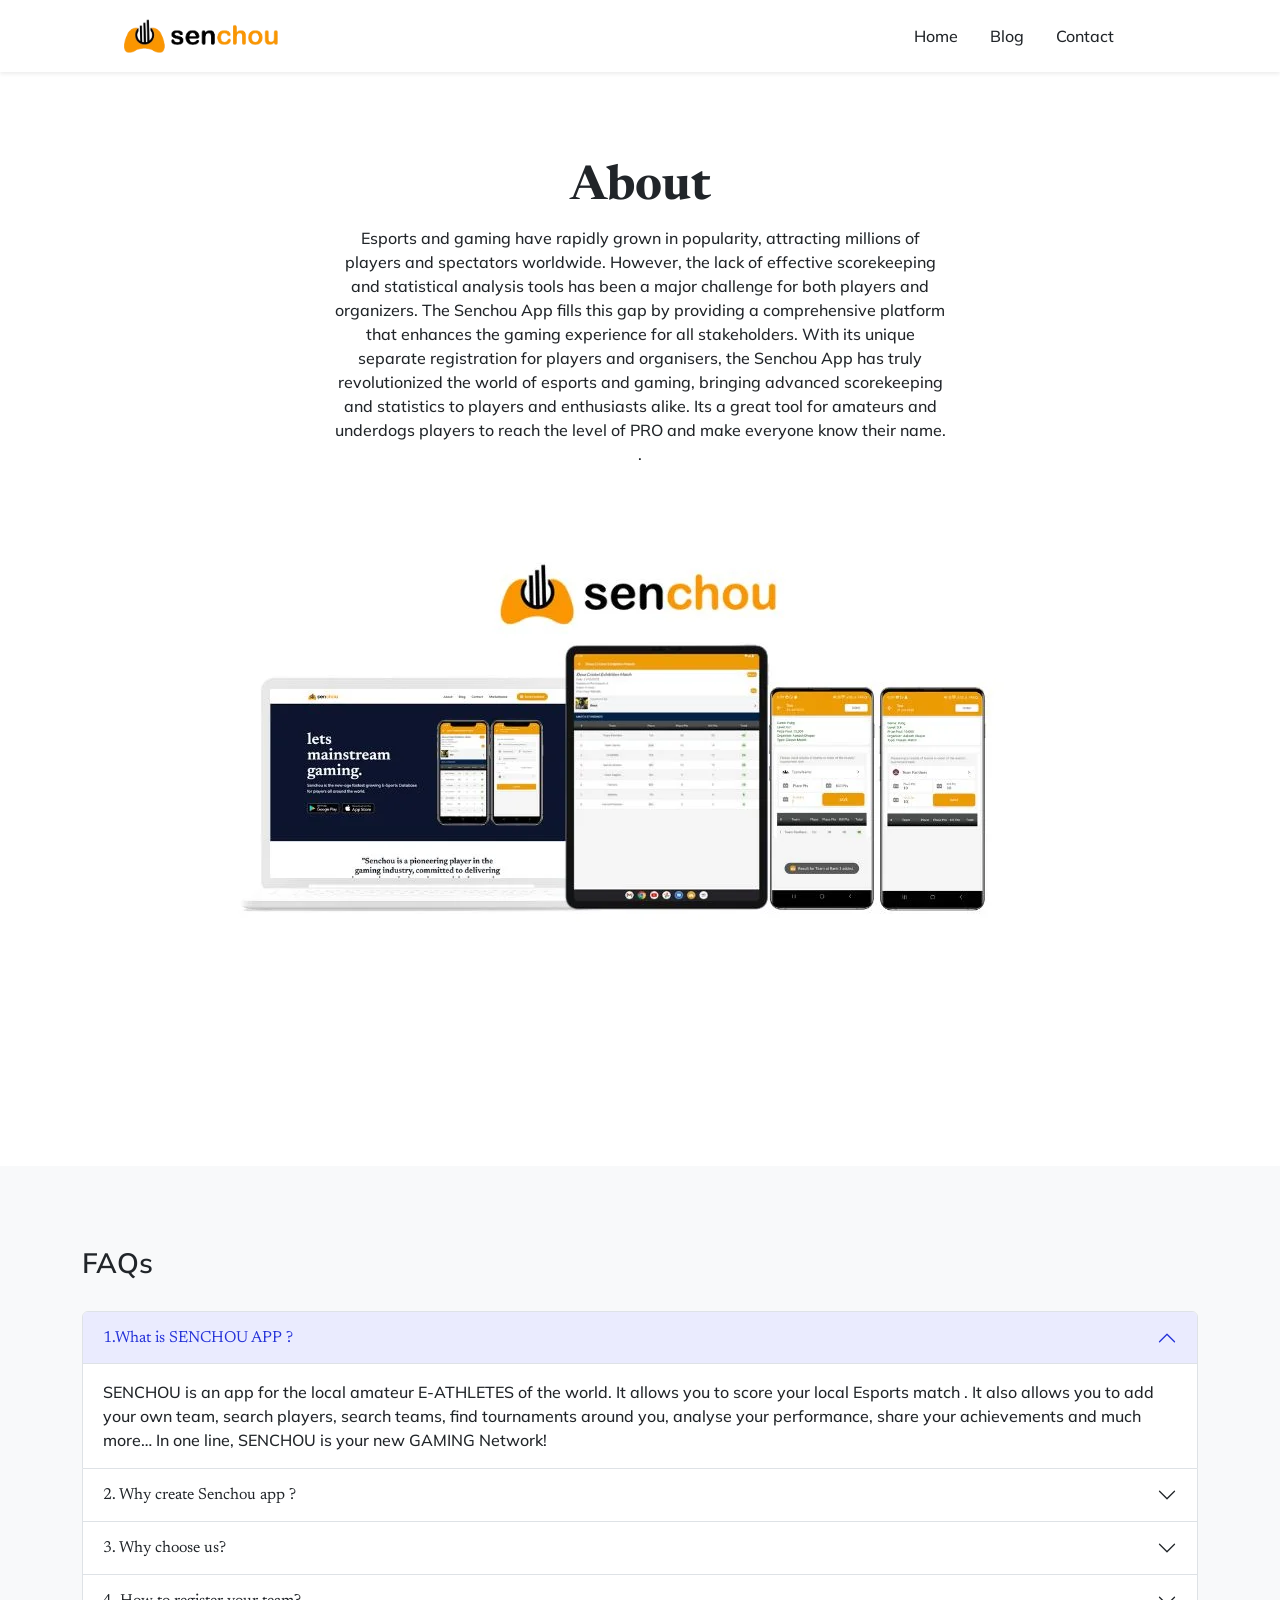
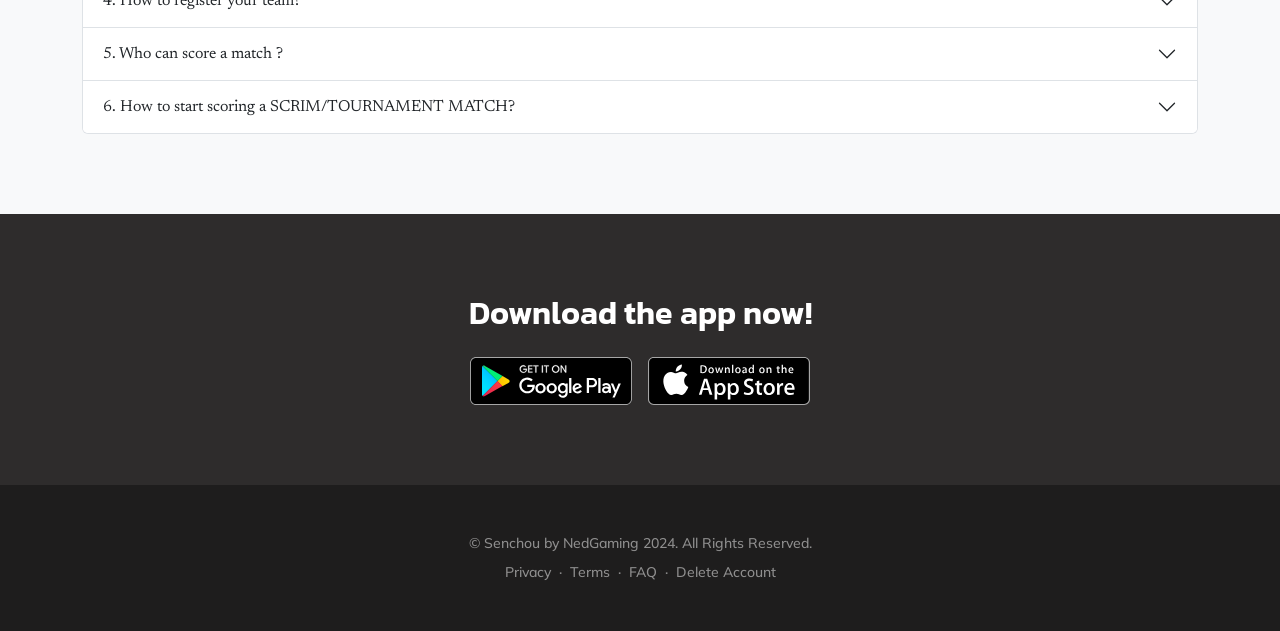
==== about.html @ ec237180 "feat: initial commit" ====
<!DOCTYPE html>
<html lang="en">

<head>
    <!-- Google tag (gtag.js) -->
    <script async src="https://www.googletagmanager.com/gtag/js?id=G-QVGZ369790"></script>
    <script>
        window.dataLayer = window.dataLayer || [];
        function gtag() { dataLayer.push(arguments); }
        gtag('js', new Date());

        gtag('config', 'G-QVGZ369790');
    </script>
    <script async src="https://pagead2.googlesyndication.com/pagead/js/adsbygoogle.js?client=ca-pub-9733133097462328"
    crossorigin="anonymous"></script>



    <meta charset="utf-8" />
    <meta name="viewport" content="width=device-width, initial-scale=1, shrink-to-fit=no" />
    <meta name="description" content="" />
    <meta name="author" content="" />
    <title>Senchou - ESports Database</title>
    <link rel="icon" type="image/x-icon" href="assets/img/logo_2.png" />
    <!-- Bootstrap icons-->
    <link href="https://cdn.jsdelivr.net/npm/bootstrap-icons@1.5.0/font/bootstrap-icons.css" rel="stylesheet" />
    <!-- Google fonts-->
    <link rel="preconnect" href="https://fonts.gstatic.com" />
    <link href="https://fonts.googleapis.com/css2?family=Newsreader:ital,wght@0,600;1,600&amp;display=swap"
        rel="stylesheet" />
    <link
        href="https://fonts.googleapis.com/css2?family=Mulish:ital,wght@0,300;0,500;0,600;0,700;1,300;1,500;1,600;1,700&amp;display=swap"
        rel="stylesheet" />
    <link href="https://fonts.googleapis.com/css2?family=Kanit:ital,wght@0,400;1,400&amp;display=swap"
        rel="stylesheet" />
    <!-- Core theme CSS (includes Bootstrap)-->
    <link href="css/styles.css" rel="stylesheet" />
</head>

<body id="page-top">
    <!-- Navigation-->
    <nav class="navbar navbar-expand-lg navbar-light fixed-top shadow-sm" id="mainNav">
        <div class="container px-5">
            <img src="assets/img/web_logo.png" style="height: 40px;">
            <button class="navbar-toggler" type="button" data-bs-toggle="collapse" data-bs-target="#navbarResponsive"
                aria-controls="navbarResponsive" aria-expanded="false" aria-label="Toggle navigation">
                Menu
                <i class="bi-list"></i>
            </button>
            <div class="collapse navbar-collapse" id="navbarResponsive">
                <ul class="navbar-nav ms-auto me-4 my-3 my-lg-0">
                    <li class="nav-item"><a class="nav-link me-lg-3" href="index.html">Home</a></li>
                    <li class="nav-item"><a class="nav-link me-lg-3" href="blog.html">Blog</a></li>
                    <li class="nav-item"><a class="nav-link me-lg-3" href="contact.html">Contact</a></li>
                </ul>

            </div>
        </div>
    </nav>


    <!-- App features section-->
    <section id="features" style="padding-top: 4rem;">
        <div class="container-fluid px-4 py-5 my-5 text-center">
            <div class="lc-block">
                <div editable="rich">
                    <h2 class="display-5 fw-bold">About</h2>
                </div>
            </div>
            <div class="lc-block col-lg-6 mx-auto mb-4">
                <div editable="rich">
                    <p>Esports and gaming have rapidly grown in popularity, attracting millions of players
                        and spectators worldwide. However, the lack of effective scorekeeping and statistical analysis
                        tools has been a major challenge for both players and organizers. The Senchou App fills this gap
                        by providing a comprehensive platform that enhances the gaming experience for all stakeholders.
                        With its unique separate registration for players and organisers, the Senchou App has truly
                        revolutionized the world of esports and gaming, bringing advanced scorekeeping and statistics to
                        players and enthusiasts alike. Its a great tool for amateurs and underdogs players to reach the
                        level of PRO and make everyone know their name.
                        .</p>
                </div>
            </div>


            <div class="lc-block d-grid gap-2 d-sm-flex justify-content-sm-center">
                <div class="overflow-hidden">
                    <div class="container px-5">
                        <img class="img-fluid rounded-3" src="assets/img/sc_7.jpg">
                    </div>
                </div>
            </div>
        </div>
    </section>





    <section class="bg-light">
        <div class="container">
            <h3 style="font-family: Mulish;">FAQs</h3>
            <br>
            <div class="accordion" id="accordionExample">
                <div class="accordion-item">
                    <h2 class="accordion-header" id="headingOne">
                        <button class="accordion-button" type="button" data-bs-toggle="collapse"
                            data-bs-target="#collapseOne" aria-expanded="true" aria-controls="collapseOne">
                            1.What is SENCHOU APP ?
                        </button>
                    </h2>
                    <div id="collapseOne" class="accordion-collapse collapse show" aria-labelledby="headingOne"
                        data-bs-parent="#accordionExample">
                        <div class="accordion-body">
                            SENCHOU is an app for the local amateur E-ATHLETES of the world. It allows you to score your
                            local Esports match .
                            It also allows you to add your own team, search players, search teams, find tournaments
                            around you, analyse your performance, share your achievements and much more…
                            In one line, SENCHOU is your new GAMING Network!

                        </div>
                    </div>
                </div>
                <div class="accordion-item">
                    <h2 class="accordion-header" id="headingTwo">
                        <button class="accordion-button collapsed" type="button" data-bs-toggle="collapse"
                            data-bs-target="#collapseTwo" aria-expanded="false" aria-controls="collapseTwo">
                            2. Why create Senchou app ?
                        </button>
                    </h2>
                    <div id="collapseTwo" class="accordion-collapse collapse" aria-labelledby="headingTwo"
                        data-bs-parent="#accordionExample">
                        <div class="accordion-body">
                            Just like you, We are local amateur GAMERS and used to discuss and fight over our
                            performances in our daily scrims and tourni's . The discussions inevitably became very
                            passionate.
                            In Gaming stats are everything. Without stats, most of the discussions are empty talks.
                            Amazingly people do remember many stats but they possibly can’t remember it all. When we
                            thought over it more, we realised that this is a pain point for almost every gamer like
                            ourselves. That became a start of what is known as SENCHOU app today.
                        </div>
                    </div>
                </div>
                <div class="accordion-item">
                    <h2 class="accordion-header" id="headingThree">
                        <button class="accordion-button collapsed" type="button" data-bs-toggle="collapse"
                            data-bs-target="#collapseThree" aria-expanded="false" aria-controls="collapseThree">
                            3. Why choose us?
                        </button>
                    </h2>
                    <div id="collapseThree" class="accordion-collapse collapse" aria-labelledby="headingThree"
                        data-bs-parent="#accordionExample">
                        <div class="accordion-body">
                            If you want to preserve your daily and tournnaments performances forever, analyse your stats
                            to
                            improve, find local teams, ORGs or Players , get recognition for your talent.
                        </div>
                    </div>
                </div>

                <div class="accordion-item">
                    <h2 class="accordion-header" id="headingThree">
                        <button class="accordion-button collapsed" type="button" data-bs-toggle="collapse"
                            data-bs-target="#collapseFour" aria-expanded="false" aria-controls="collapseFour">
                            4. How to register your team?
                        </button>
                    </h2>
                    <div id="collapseFour" class="accordion-collapse collapse" aria-labelledby="headingThree"
                        data-bs-parent="#accordionExample">
                        <div class="accordion-body">
                            Tap the button “Register my Team” from the side menu. You just need to give your team name,
                            team logo (optional) to create your own team on SENCHOU app
                            Immediately after that, you can start adding players to your team.
                            The team name has to be unique so book your team name now before its too late.

                        </div>
                    </div>
                </div>

                <div class="accordion-item">
                    <h2 class="accordion-header" id="headingThree">
                        <button class="accordion-button collapsed" type="button" data-bs-toggle="collapse"
                            data-bs-target="#collapseFive" aria-expanded="false" aria-controls="collapseFive">
                            5. Who can score a match ?
                        </button>
                    </h2>
                    <div id="collapseFive" class="accordion-collapse collapse" aria-labelledby="headingThree"
                        data-bs-parent="#accordionExample">
                        <div class="accordion-body">
                            Only those who have registered as ORG can score a match.
                            NOTE-NO PLAYER CAN REGISTER AS AN ORG
                        </div>
                    </div>
                </div>

                <div class="accordion-item">
                    <h2 class="accordion-header" id="headingThree">
                        <button class="accordion-button collapsed" type="button" data-bs-toggle="collapse"
                            data-bs-target="#collapseSix" aria-expanded="false" aria-controls="collapseSix">
                            6. How to start scoring a SCRIM/TOURNAMENT MATCH?
                        </button>
                    </h2>
                    <div id="collapseSix" class="accordion-collapse collapse" aria-labelledby="headingThree"
                        data-bs-parent="#accordionExample">
                        <div class="accordion-body">
                            TO score a match go to side bar and select start a match select teams and start scoring.
                            NOTE- TEAMS ONLY REGISTERED WILL SHOW UP IN RESULT SO MAKE SURE TO REGISTER IN ADVANCE.
                            We are constantly improving this workflow so things may change here and there but it will
                            always be pretty much self-explanatory.

                        </div>
                    </div>
                </div>


            </div>



        </div>
    </section>

    <!-- App badge section-->
    <section style="background-color: #2E2C2C;" id="download">
        <div class="container px-5">
            <h2 class="text-center text-white font-alt mb-4">Download the app now!</h2>
            <div class="d-flex flex-column flex-lg-row align-items-center justify-content-center">
                <a class="me-lg-3 mb-4 mb-lg-0" href="https://play.google.com/store/apps/details?id=com.ned.ned"
                    target="_blank"><img class="app-badge" src="assets/img/google-play-badge.svg" alt="..." /></a>
                <a target="_blank" href="https://apps.apple.com/ca/app/senchou/id6741138914"><img class="app-badge" src="assets/img/app-store-badge.svg" alt="..." /></a>
                </div>
        </div>
    </section>
    <!-- Footer-->
    <footer class="text-center py-5" style="background-color: #1E1D1D;">
        <div class="container px-5">
            <div class="text-white-50 small">
                <div class="mb-2">&copy; Senchou by NedGaming 2024. All Rights Reserved.</div>
                <a href="privacy_policy.html">Privacy</a>
                <span class="mx-1">&middot;</span>
                <a href="#!">Terms</a>
                <span class="mx-1">&middot;</span>
                <a href="faq.html">FAQ</a>
                <span class="mx-1">&middot;</span>
                <a href="delete_account.html">Delete Account</a>
            </div>
        </div>
    </footer>
    <!-- Feedback Modal-->
    <div class="modal fade" id="feedbackModal" tabindex="-1" aria-labelledby="feedbackModalLabel" aria-hidden="true">
        <div class="modal-dialog modal-dialog-centered">
            <div class="modal-content">
                <div class="modal-header bg-gradient-primary-to-secondary p-4">
                    <h5 class="modal-title font-alt text-white" id="feedbackModalLabel">Share your feedback about the
                        Senchou app.</h5>
                    <button class="btn-close btn-close-white" type="button" data-bs-dismiss="modal"
                        aria-label="Close"></button>
                </div>
                <div class="modal-body border-0 p-4">
                    <!-- * * * * * * * * * * * * * * *-->
                    <!-- * * SB Forms Contact Form * *-->
                    <!-- * * * * * * * * * * * * * * *-->
                    <!-- This form is pre-integrated with SB Forms.-->
                    <!-- To make this form functional, sign up at-->
                    <!-- https://startbootstrap.com/solution/contact-forms-->
                    <!-- to get an API token!-->
                    <form id="contactForm" data-sb-form-api-token="API_TOKEN">
                        <!-- Name input-->
                        <div class="form-floating mb-3">
                            <input class="form-control" id="name" type="text" placeholder="Enter your name..."
                                data-sb-validations="required" />
                            <label for="name">Full name</label>
                            <div class="invalid-feedback" data-sb-feedback="name:required">A name is required.</div>
                        </div>
                        <!-- Email address input-->
                        <div class="form-floating mb-3">
                            <input class="form-control" id="email" type="email" placeholder="name@example.com"
                                data-sb-validations="required,email" />
                            <label for="email">Email address</label>
                            <div class="invalid-feedback" data-sb-feedback="email:required">An email is required.</div>
                            <div class="invalid-feedback" data-sb-feedback="email:email">Email is not valid.</div>
                        </div>
                        <!-- Phone number input-->
                        <div class="form-floating mb-3">
                            <input class="form-control" id="phone" type="tel" placeholder="(123) 456-7890"
                                data-sb-validations="required" />
                            <label for="phone">Phone number</label>
                            <div class="invalid-feedback" data-sb-feedback="phone:required">A phone number is required.
                            </div>
                        </div>
                        <!-- Message input-->
                        <div class="form-floating mb-3">
                            <textarea class="form-control" id="message" type="text"
                                placeholder="Enter your message here..." style="height: 10rem"
                                data-sb-validations="required"></textarea>
                            <label for="message">Message</label>
                            <div class="invalid-feedback" data-sb-feedback="message:required">A message is required.
                            </div>
                        </div>
                        <!-- Submit success message-->
                        <!---->
                        <!-- This is what your users will see when the form-->
                        <!-- has successfully submitted-->
                        <div class="d-none" id="submitSuccessMessage">
                            <div class="text-center mb-3">
                                <div class="fw-bolder">Form submission successful!</div>

                            </div>
                        </div>

                        <!-- Submit Button-->
                        <div class="d-grid"><button class="btn btn-primary rounded-pill btn-lg disabled"
                                id="submitButton" type="submit">Submit</button></div>
                    </form>
                </div>
            </div>
        </div>
    </div>
    <!-- Bootstrap core JS-->
    <script src="https://cdn.jsdelivr.net/npm/bootstrap@5.2.3/dist/js/bootstrap.bundle.min.js"></script>
    <!-- Core theme JS-->
    <script src="js/scripts.js"></script>
    <!-- * * * * * * * * * * * * * * * * * * * * * * * * * * * * * * * * * * * * * * * *-->
    <!-- * *                               SB Forms JS                               * *-->
    <!-- * * Activate your form at https://startbootstrap.com/solution/contact-forms * *-->
    <!-- * * * * * * * * * * * * * * * * * * * * * * * * * * * * * * * * * * * * * * * *-->
    <script src="https://cdn.startbootstrap.com/sb-forms-latest.js"></script>
</body>

</html>
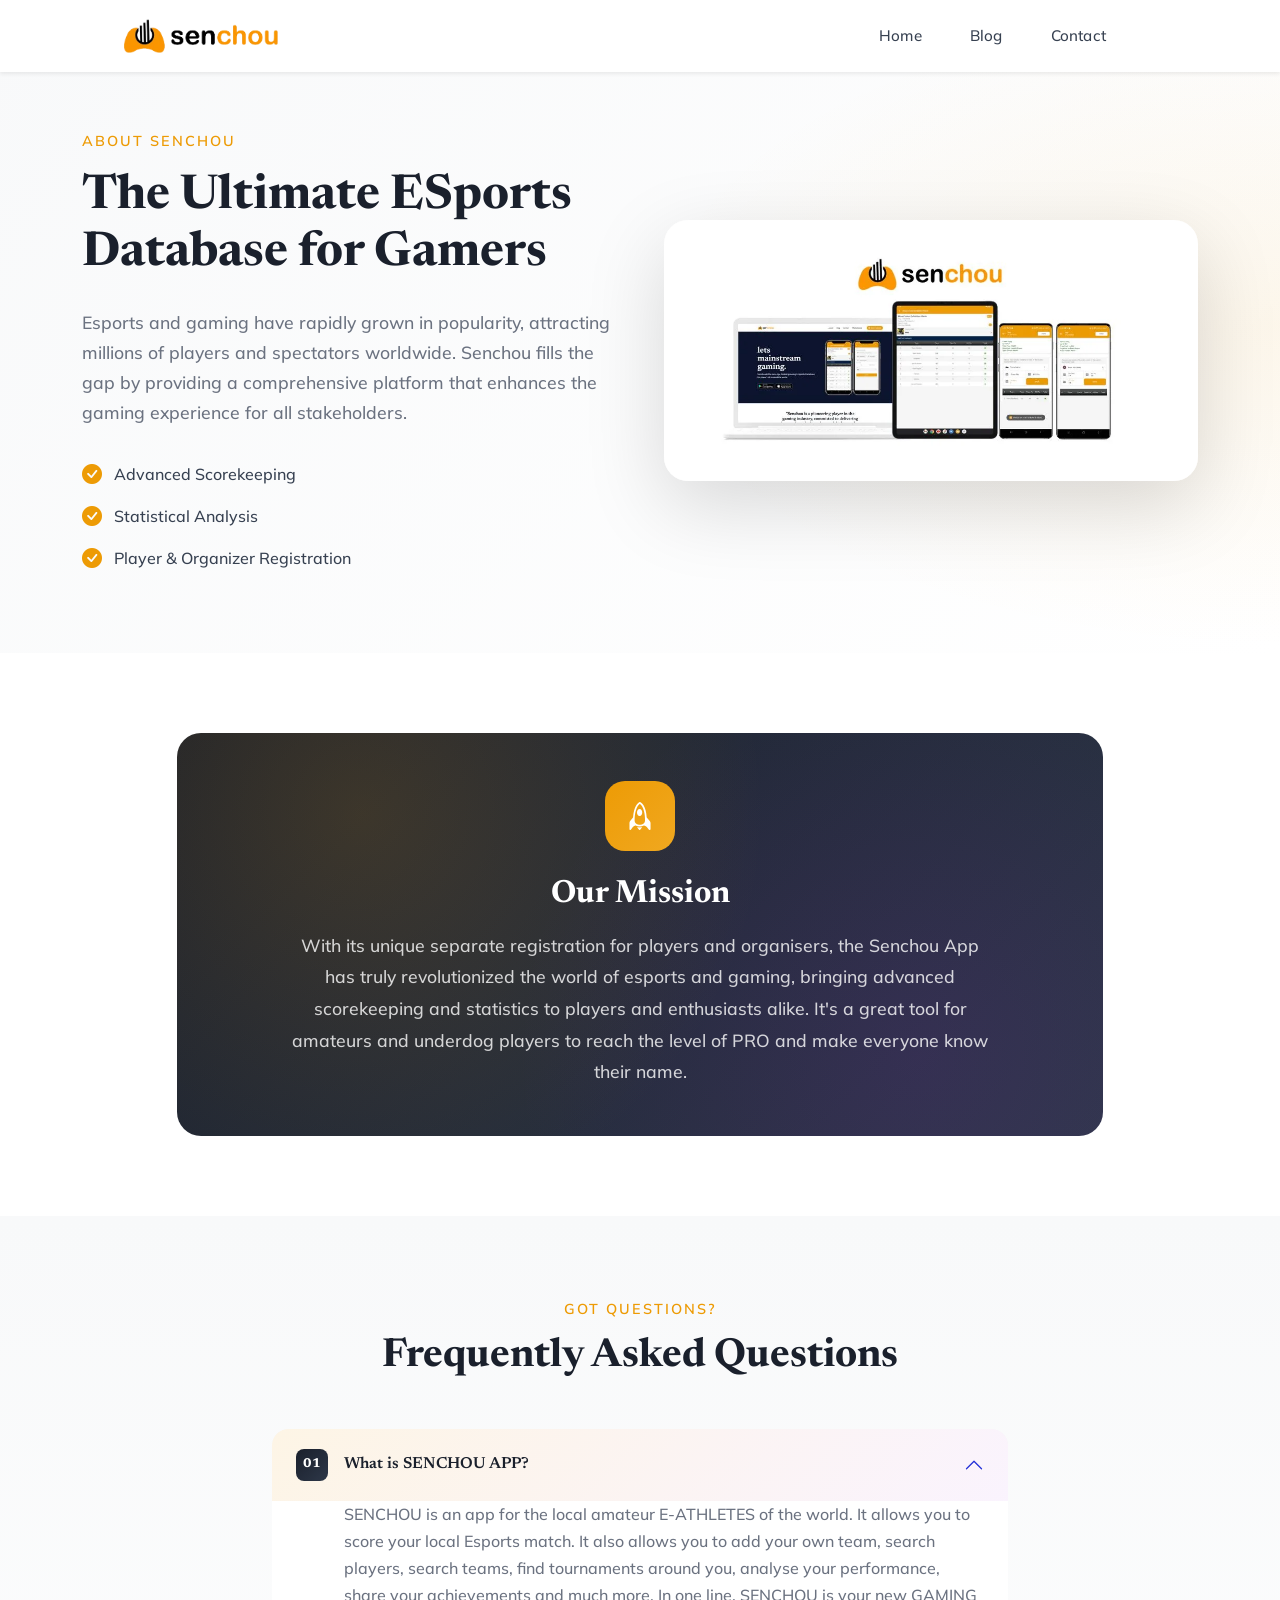
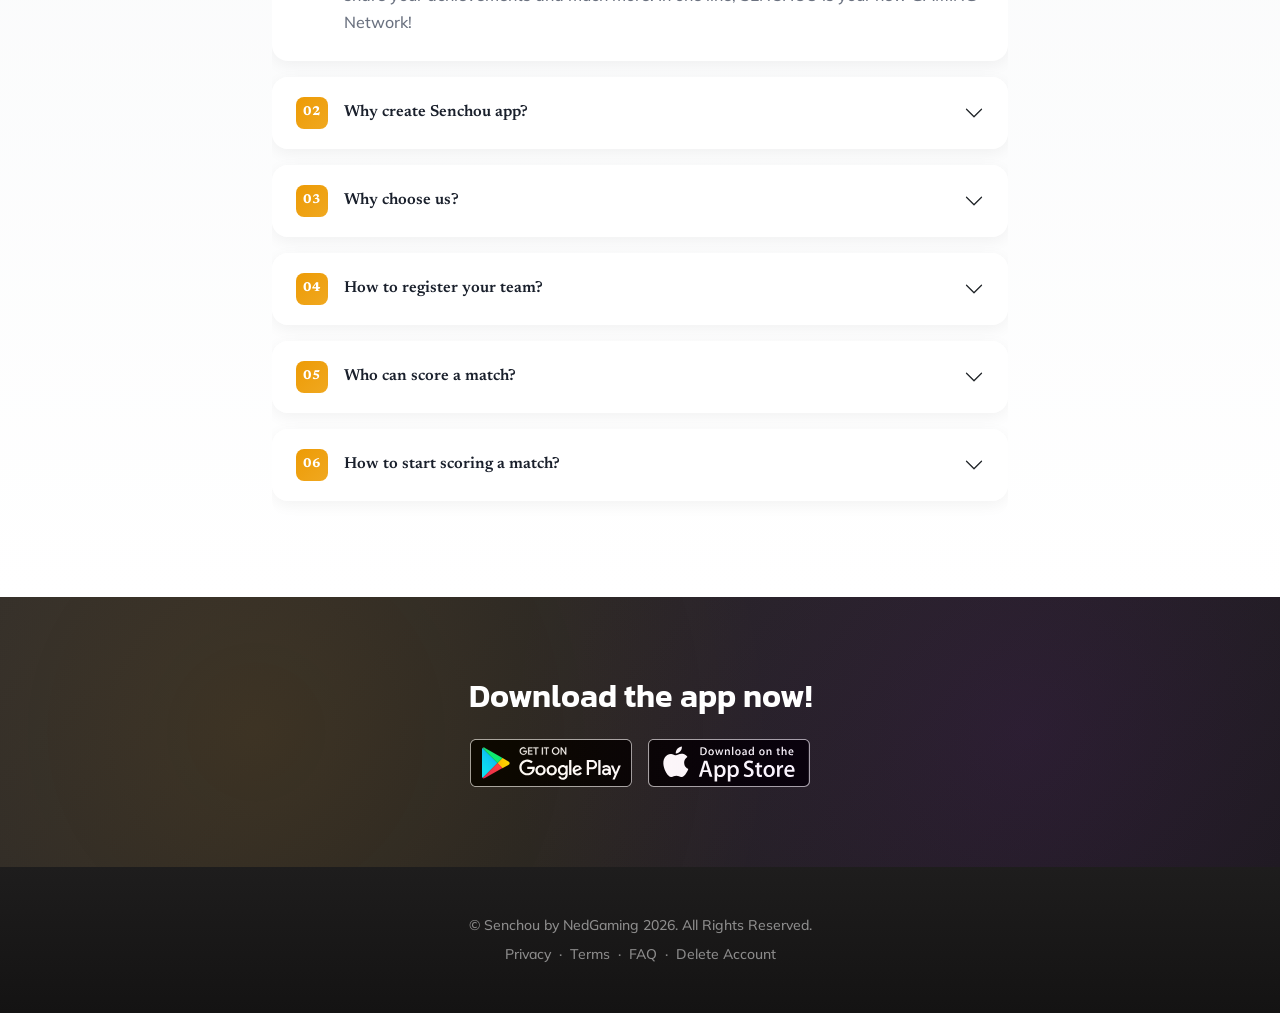
==== commit c52edfd9: "feat: new screenshots" ====
--- a/about.html
+++ b/about.html
@@ -41,7 +41,7 @@
     <!-- Navigation-->
     <nav class="navbar navbar-expand-lg navbar-light fixed-top shadow-sm" id="mainNav">
         <div class="container px-5">
-            <img src="assets/img/web_logo.png" style="height: 40px;">
+            <a href="index.html"><img src="assets/img/web_logo.png" style="height: 40px;"></a>
             <button class="navbar-toggler" type="button" data-bs-toggle="collapse" data-bs-target="#navbarResponsive"
                 aria-controls="navbarResponsive" aria-expanded="false" aria-label="Toggle navigation">
                 Menu
@@ -59,163 +59,160 @@
     </nav>
 
 
-    <!-- App features section-->
-    <section id="features" style="padding-top: 4rem;">
-        <div class="container-fluid px-4 py-5 my-5 text-center">
-            <div class="lc-block">
-                <div editable="rich">
-                    <h2 class="display-5 fw-bold">About</h2>
-                </div>
-            </div>
-            <div class="lc-block col-lg-6 mx-auto mb-4">
-                <div editable="rich">
-                    <p>Esports and gaming have rapidly grown in popularity, attracting millions of players
-                        and spectators worldwide. However, the lack of effective scorekeeping and statistical analysis
-                        tools has been a major challenge for both players and organizers. The Senchou App fills this gap
-                        by providing a comprehensive platform that enhances the gaming experience for all stakeholders.
-                        With its unique separate registration for players and organisers, the Senchou App has truly
-                        revolutionized the world of esports and gaming, bringing advanced scorekeeping and statistics to
-                        players and enthusiasts alike. Its a great tool for amateurs and underdogs players to reach the
-                        level of PRO and make everyone know their name.
-                        .</p>
-                </div>
-            </div>
-
-
-            <div class="lc-block d-grid gap-2 d-sm-flex justify-content-sm-center">
-                <div class="overflow-hidden">
-                    <div class="container px-5">
-                        <img class="img-fluid rounded-3" src="assets/img/sc_7.jpg">
+    <!-- About Hero Section -->
+    <section class="about-hero">
+        <div class="container">
+            <div class="row align-items-center g-5">
+                <div class="col-lg-6">
+                    <div class="about-hero-content">
+                        <span class="about-subtitle">About Senchou</span>
+                        <h1 class="about-title">The Ultimate ESports Database for Gamers</h1>
+                        <p class="about-description">Esports and gaming have rapidly grown in popularity, attracting millions of players and spectators worldwide. Senchou fills the gap by providing a comprehensive platform that enhances the gaming experience for all stakeholders.</p>
+                        <div class="about-features">
+                            <div class="about-feature-item">
+                                <i class="bi bi-check-circle-fill"></i>
+                                <span>Advanced Scorekeeping</span>
+                            </div>
+                            <div class="about-feature-item">
+                                <i class="bi bi-check-circle-fill"></i>
+                                <span>Statistical Analysis</span>
+                            </div>
+                            <div class="about-feature-item">
+                                <i class="bi bi-check-circle-fill"></i>
+                                <span>Player & Organizer Registration</span>
+                            </div>
+                        </div>
+                    </div>
+                </div>
+                <div class="col-lg-6">
+                    <div class="about-hero-image">
+                        <img src="assets/img/sc_7.jpg" alt="Senchou App">
                     </div>
                 </div>
             </div>
         </div>
     </section>
 
-
-
-
-
-    <section class="bg-light">
+    <!-- Mission Section -->
+    <section class="about-mission">
         <div class="container">
-            <h3 style="font-family: Mulish;">FAQs</h3>
-            <br>
-            <div class="accordion" id="accordionExample">
-                <div class="accordion-item">
-                    <h2 class="accordion-header" id="headingOne">
-                        <button class="accordion-button" type="button" data-bs-toggle="collapse"
-                            data-bs-target="#collapseOne" aria-expanded="true" aria-controls="collapseOne">
-                            1.What is SENCHOU APP ?
-                        </button>
-                    </h2>
-                    <div id="collapseOne" class="accordion-collapse collapse show" aria-labelledby="headingOne"
-                        data-bs-parent="#accordionExample">
-                        <div class="accordion-body">
-                            SENCHOU is an app for the local amateur E-ATHLETES of the world. It allows you to score your
-                            local Esports match .
-                            It also allows you to add your own team, search players, search teams, find tournaments
-                            around you, analyse your performance, share your achievements and much more…
-                            In one line, SENCHOU is your new GAMING Network!
-
-                        </div>
-                    </div>
-                </div>
-                <div class="accordion-item">
-                    <h2 class="accordion-header" id="headingTwo">
-                        <button class="accordion-button collapsed" type="button" data-bs-toggle="collapse"
-                            data-bs-target="#collapseTwo" aria-expanded="false" aria-controls="collapseTwo">
-                            2. Why create Senchou app ?
-                        </button>
-                    </h2>
-                    <div id="collapseTwo" class="accordion-collapse collapse" aria-labelledby="headingTwo"
-                        data-bs-parent="#accordionExample">
-                        <div class="accordion-body">
-                            Just like you, We are local amateur GAMERS and used to discuss and fight over our
-                            performances in our daily scrims and tourni's . The discussions inevitably became very
-                            passionate.
-                            In Gaming stats are everything. Without stats, most of the discussions are empty talks.
-                            Amazingly people do remember many stats but they possibly can’t remember it all. When we
-                            thought over it more, we realised that this is a pain point for almost every gamer like
-                            ourselves. That became a start of what is known as SENCHOU app today.
-                        </div>
-                    </div>
-                </div>
-                <div class="accordion-item">
-                    <h2 class="accordion-header" id="headingThree">
-                        <button class="accordion-button collapsed" type="button" data-bs-toggle="collapse"
-                            data-bs-target="#collapseThree" aria-expanded="false" aria-controls="collapseThree">
-                            3. Why choose us?
-                        </button>
-                    </h2>
-                    <div id="collapseThree" class="accordion-collapse collapse" aria-labelledby="headingThree"
-                        data-bs-parent="#accordionExample">
-                        <div class="accordion-body">
-                            If you want to preserve your daily and tournnaments performances forever, analyse your stats
-                            to
-                            improve, find local teams, ORGs or Players , get recognition for your talent.
-                        </div>
-                    </div>
-                </div>
-
-                <div class="accordion-item">
-                    <h2 class="accordion-header" id="headingThree">
-                        <button class="accordion-button collapsed" type="button" data-bs-toggle="collapse"
-                            data-bs-target="#collapseFour" aria-expanded="false" aria-controls="collapseFour">
-                            4. How to register your team?
-                        </button>
-                    </h2>
-                    <div id="collapseFour" class="accordion-collapse collapse" aria-labelledby="headingThree"
-                        data-bs-parent="#accordionExample">
-                        <div class="accordion-body">
-                            Tap the button “Register my Team” from the side menu. You just need to give your team name,
-                            team logo (optional) to create your own team on SENCHOU app
-                            Immediately after that, you can start adding players to your team.
-                            The team name has to be unique so book your team name now before its too late.
-
-                        </div>
-                    </div>
-                </div>
-
-                <div class="accordion-item">
-                    <h2 class="accordion-header" id="headingThree">
-                        <button class="accordion-button collapsed" type="button" data-bs-toggle="collapse"
-                            data-bs-target="#collapseFive" aria-expanded="false" aria-controls="collapseFive">
-                            5. Who can score a match ?
-                        </button>
-                    </h2>
-                    <div id="collapseFive" class="accordion-collapse collapse" aria-labelledby="headingThree"
-                        data-bs-parent="#accordionExample">
-                        <div class="accordion-body">
-                            Only those who have registered as ORG can score a match.
-                            NOTE-NO PLAYER CAN REGISTER AS AN ORG
-                        </div>
-                    </div>
-                </div>
-
-                <div class="accordion-item">
-                    <h2 class="accordion-header" id="headingThree">
-                        <button class="accordion-button collapsed" type="button" data-bs-toggle="collapse"
-                            data-bs-target="#collapseSix" aria-expanded="false" aria-controls="collapseSix">
-                            6. How to start scoring a SCRIM/TOURNAMENT MATCH?
-                        </button>
-                    </h2>
-                    <div id="collapseSix" class="accordion-collapse collapse" aria-labelledby="headingThree"
-                        data-bs-parent="#accordionExample">
-                        <div class="accordion-body">
-                            TO score a match go to side bar and select start a match select teams and start scoring.
-                            NOTE- TEAMS ONLY REGISTERED WILL SHOW UP IN RESULT SO MAKE SURE TO REGISTER IN ADVANCE.
-                            We are constantly improving this workflow so things may change here and there but it will
-                            always be pretty much self-explanatory.
-
-                        </div>
-                    </div>
-                </div>
-
-
-            </div>
-
-
-
+            <div class="row justify-content-center">
+                <div class="col-lg-10">
+                    <div class="mission-card">
+                        <div class="mission-icon">
+                            <i class="bi bi-rocket"></i>
+                        </div>
+                        <h2 class="mission-title">Our Mission</h2>
+                        <p class="mission-text">With its unique separate registration for players and organisers, the Senchou App has truly revolutionized the world of esports and gaming, bringing advanced scorekeeping and statistics to players and enthusiasts alike. It's a great tool for amateurs and underdog players to reach the level of PRO and make everyone know their name.</p>
+                    </div>
+                </div>
+            </div>
+        </div>
+    </section>
+
+    <!-- FAQ Section -->
+    <section class="about-faq">
+        <div class="container">
+            <div class="row justify-content-center">
+                <div class="col-lg-8">
+                    <div class="faq-header text-center">
+                        <span class="faq-subtitle">Got Questions?</span>
+                        <h2 class="faq-title">Frequently Asked Questions</h2>
+                    </div>
+
+                    <div class="accordion" id="accordionExample">
+                        <div class="accordion-item">
+                            <h2 class="accordion-header" id="headingOne">
+                                <button class="accordion-button" type="button" data-bs-toggle="collapse"
+                                    data-bs-target="#collapseOne" aria-expanded="true" aria-controls="collapseOne">
+                                    <span class="faq-number">01</span> What is SENCHOU APP?
+                                </button>
+                            </h2>
+                            <div id="collapseOne" class="accordion-collapse collapse show" aria-labelledby="headingOne"
+                                data-bs-parent="#accordionExample">
+                                <div class="accordion-body">
+                                    SENCHOU is an app for the local amateur E-ATHLETES of the world. It allows you to score your local Esports match. It also allows you to add your own team, search players, search teams, find tournaments around you, analyse your performance, share your achievements and much more. In one line, SENCHOU is your new GAMING Network!
+                                </div>
+                            </div>
+                        </div>
+
+                        <div class="accordion-item">
+                            <h2 class="accordion-header" id="headingTwo">
+                                <button class="accordion-button collapsed" type="button" data-bs-toggle="collapse"
+                                    data-bs-target="#collapseTwo" aria-expanded="false" aria-controls="collapseTwo">
+                                    <span class="faq-number">02</span> Why create Senchou app?
+                                </button>
+                            </h2>
+                            <div id="collapseTwo" class="accordion-collapse collapse" aria-labelledby="headingTwo"
+                                data-bs-parent="#accordionExample">
+                                <div class="accordion-body">
+                                    Just like you, we are local amateur GAMERS and used to discuss and fight over our performances in our daily scrims and tournaments. In gaming, stats are everything. Without stats, most discussions are empty talks. When we thought over it more, we realised that this is a pain point for almost every gamer like ourselves. That became the start of what is known as SENCHOU app today.
+                                </div>
+                            </div>
+                        </div>
+
+                        <div class="accordion-item">
+                            <h2 class="accordion-header" id="headingThree">
+                                <button class="accordion-button collapsed" type="button" data-bs-toggle="collapse"
+                                    data-bs-target="#collapseThree" aria-expanded="false" aria-controls="collapseThree">
+                                    <span class="faq-number">03</span> Why choose us?
+                                </button>
+                            </h2>
+                            <div id="collapseThree" class="accordion-collapse collapse" aria-labelledby="headingThree"
+                                data-bs-parent="#accordionExample">
+                                <div class="accordion-body">
+                                    If you want to preserve your daily and tournament performances forever, analyse your stats to improve, find local teams, ORGs or Players, and get recognition for your talent - Senchou is for you.
+                                </div>
+                            </div>
+                        </div>
+
+                        <div class="accordion-item">
+                            <h2 class="accordion-header" id="headingFour">
+                                <button class="accordion-button collapsed" type="button" data-bs-toggle="collapse"
+                                    data-bs-target="#collapseFour" aria-expanded="false" aria-controls="collapseFour">
+                                    <span class="faq-number">04</span> How to register your team?
+                                </button>
+                            </h2>
+                            <div id="collapseFour" class="accordion-collapse collapse" aria-labelledby="headingFour"
+                                data-bs-parent="#accordionExample">
+                                <div class="accordion-body">
+                                    Tap the button "Register my Team" from the side menu. You just need to give your team name and team logo (optional) to create your own team on SENCHOU app. Immediately after that, you can start adding players to your team. The team name has to be unique so book your team name now before it's too late.
+                                </div>
+                            </div>
+                        </div>
+
+                        <div class="accordion-item">
+                            <h2 class="accordion-header" id="headingFive">
+                                <button class="accordion-button collapsed" type="button" data-bs-toggle="collapse"
+                                    data-bs-target="#collapseFive" aria-expanded="false" aria-controls="collapseFive">
+                                    <span class="faq-number">05</span> Who can score a match?
+                                </button>
+                            </h2>
+                            <div id="collapseFive" class="accordion-collapse collapse" aria-labelledby="headingFive"
+                                data-bs-parent="#accordionExample">
+                                <div class="accordion-body">
+                                    Only those who have registered as ORG can score a match. <strong>Note:</strong> No player can register as an ORG.
+                                </div>
+                            </div>
+                        </div>
+
+                        <div class="accordion-item">
+                            <h2 class="accordion-header" id="headingSix">
+                                <button class="accordion-button collapsed" type="button" data-bs-toggle="collapse"
+                                    data-bs-target="#collapseSix" aria-expanded="false" aria-controls="collapseSix">
+                                    <span class="faq-number">06</span> How to start scoring a match?
+                                </button>
+                            </h2>
+                            <div id="collapseSix" class="accordion-collapse collapse" aria-labelledby="headingSix"
+                                data-bs-parent="#accordionExample">
+                                <div class="accordion-body">
+                                    To score a match, go to the sidebar and select "Start a match", then select teams and start scoring. <strong>Note:</strong> Teams only registered will show up in results, so make sure to register in advance. We are constantly improving this workflow, but it will always be pretty much self-explanatory.
+                                </div>
+                            </div>
+                        </div>
+                    </div>
+                </div>
+            </div>
         </div>
     </section>
 
@@ -234,7 +231,7 @@
     <footer class="text-center py-5" style="background-color: #1E1D1D;">
         <div class="container px-5">
             <div class="text-white-50 small">
-                <div class="mb-2">&copy; Senchou by NedGaming 2024. All Rights Reserved.</div>
+                <div class="mb-2">&copy; Senchou by NedGaming 2026. All Rights Reserved.</div>
                 <a href="privacy_policy.html">Privacy</a>
                 <span class="mx-1">&middot;</span>
                 <a href="#!">Terms</a>
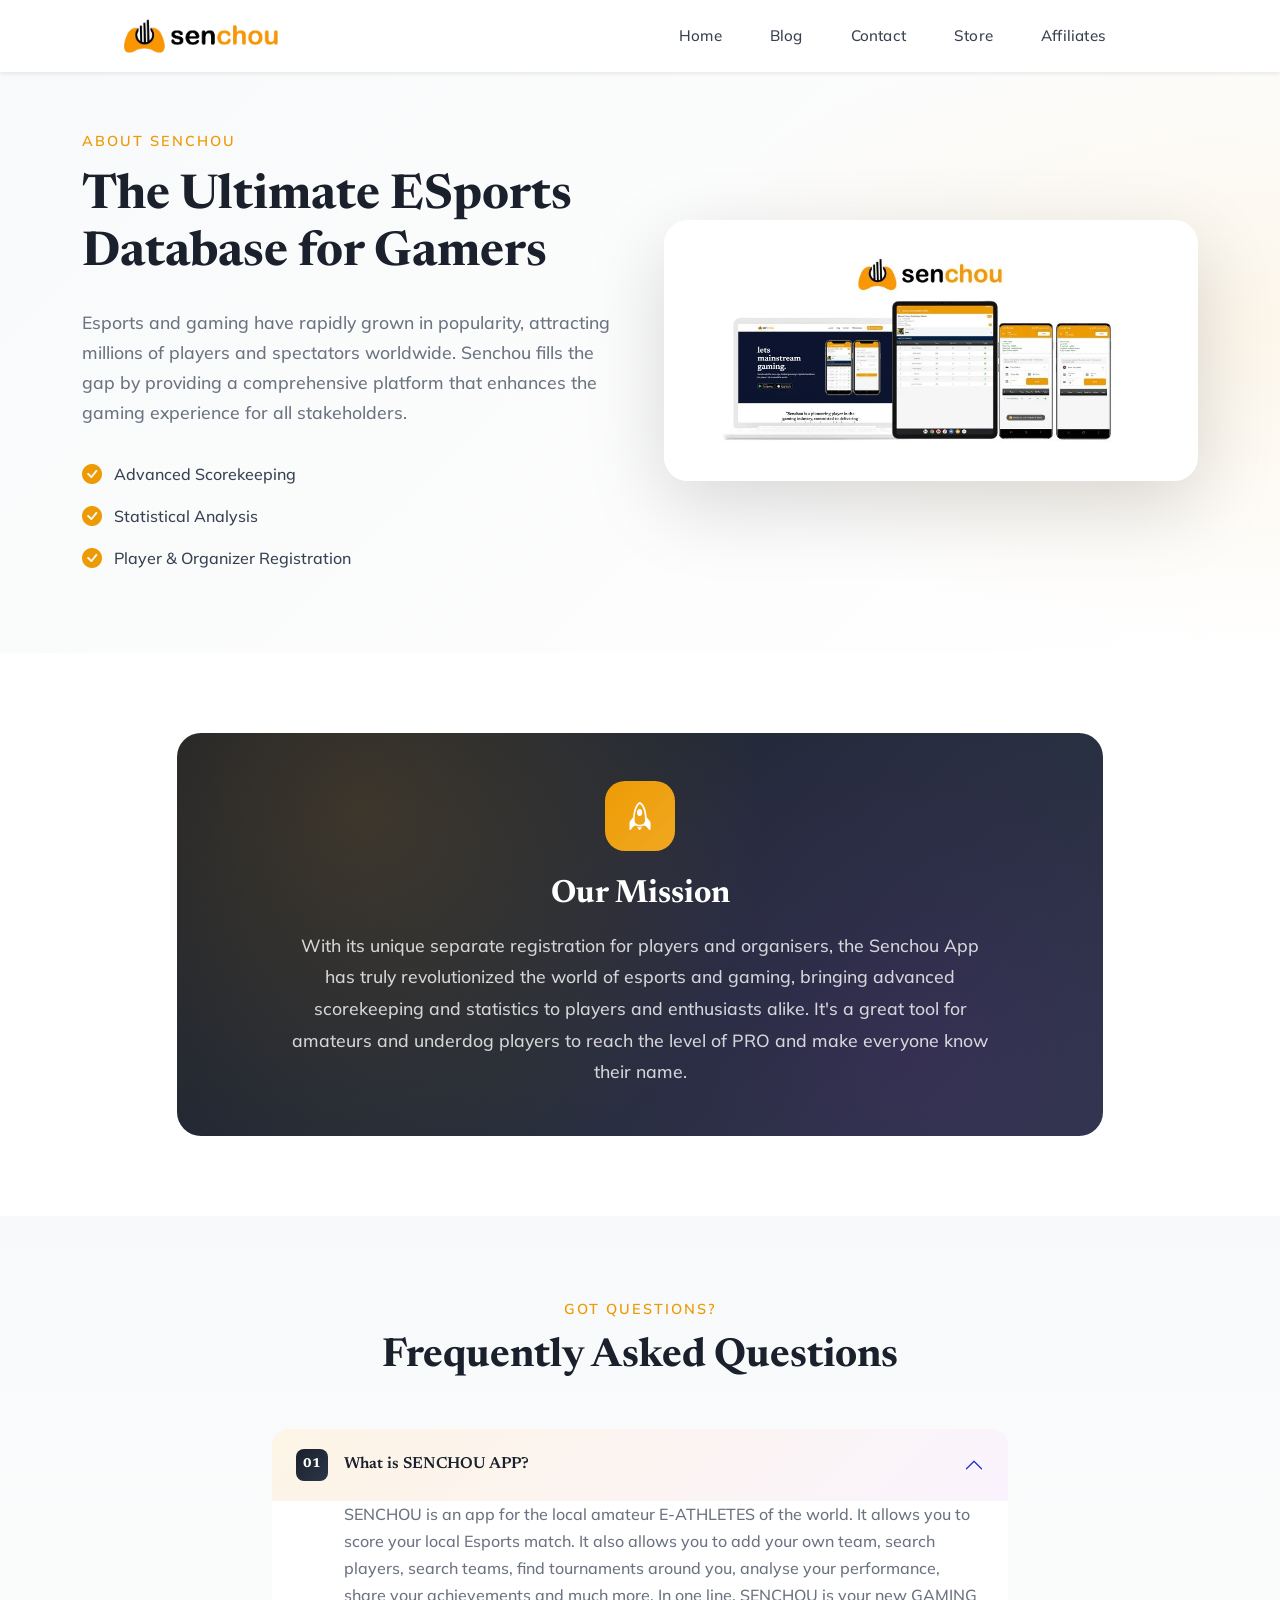
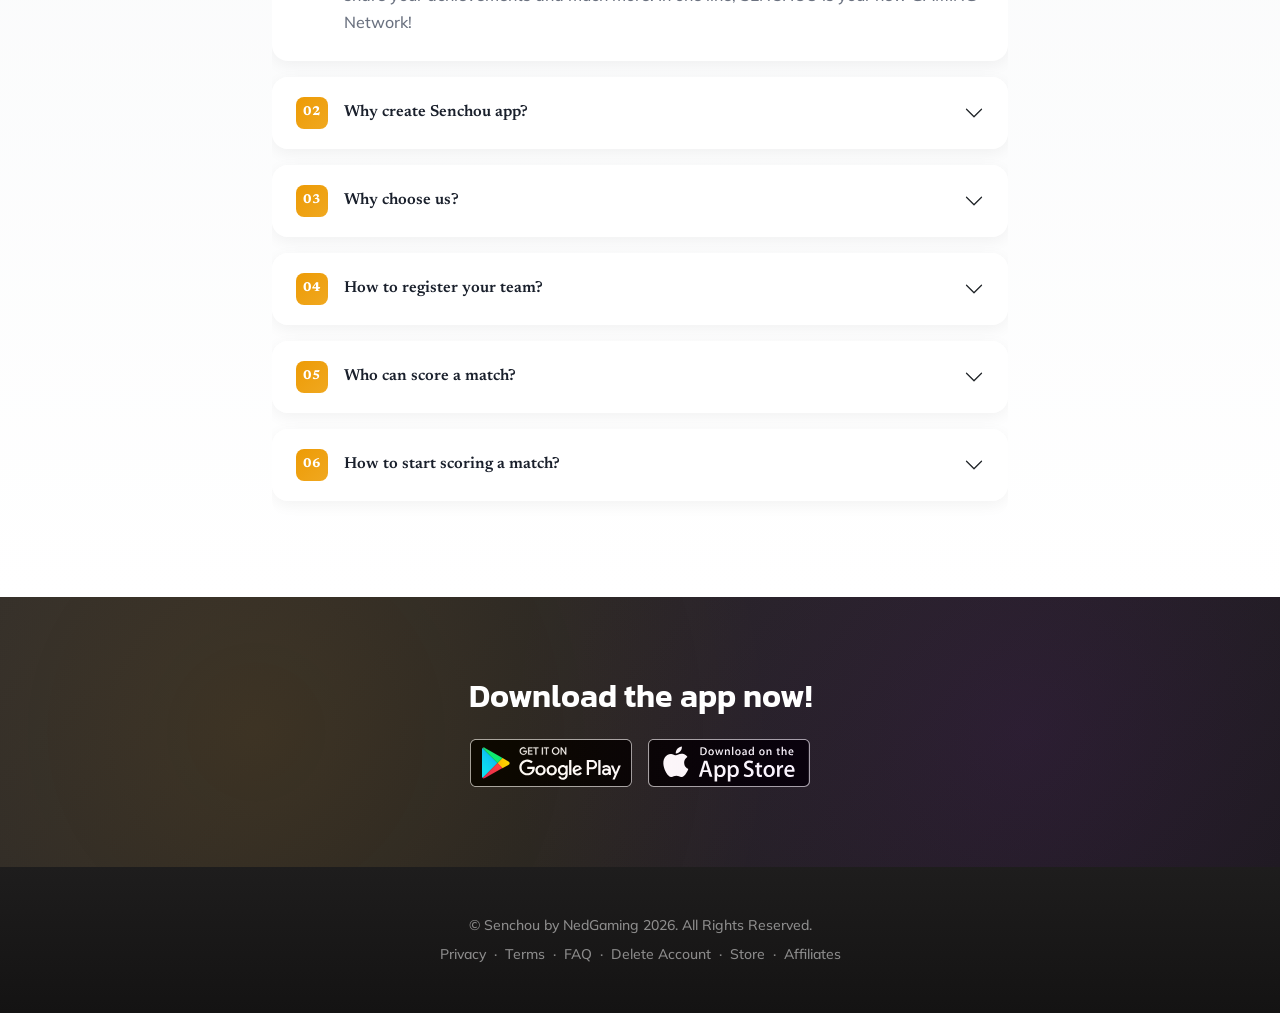
==== commit 4bd8867a: "add lemonsqueezy links" ====
--- a/about.html
+++ b/about.html
@@ -52,6 +52,12 @@
                     <li class="nav-item"><a class="nav-link me-lg-3" href="index.html">Home</a></li>
                     <li class="nav-item"><a class="nav-link me-lg-3" href="blog.html">Blog</a></li>
                     <li class="nav-item"><a class="nav-link me-lg-3" href="contact.html">Contact</a></li>
+                    <li class="nav-item"><a class="nav-link me-lg-3"
+                            href="https://nedgamingai.lemonsqueezy.com" target="_blank"
+                            rel="noopener noreferrer">Store</a></li>
+                    <li class="nav-item"><a class="nav-link me-lg-3"
+                            href="https://nedgamingai.lemonsqueezy.com/affiliates" target="_blank"
+                            rel="noopener noreferrer">Affiliates</a></li>
                 </ul>
 
             </div>
@@ -239,6 +245,11 @@
                 <a href="faq.html">FAQ</a>
                 <span class="mx-1">&middot;</span>
                 <a href="delete_account.html">Delete Account</a>
+                <span class="mx-1">&middot;</span>
+                <a href="https://nedgamingai.lemonsqueezy.com" target="_blank" rel="noopener noreferrer">Store</a>
+                <span class="mx-1">&middot;</span>
+                <a href="https://nedgamingai.lemonsqueezy.com/affiliates" target="_blank"
+                    rel="noopener noreferrer">Affiliates</a>
             </div>
         </div>
     </footer>
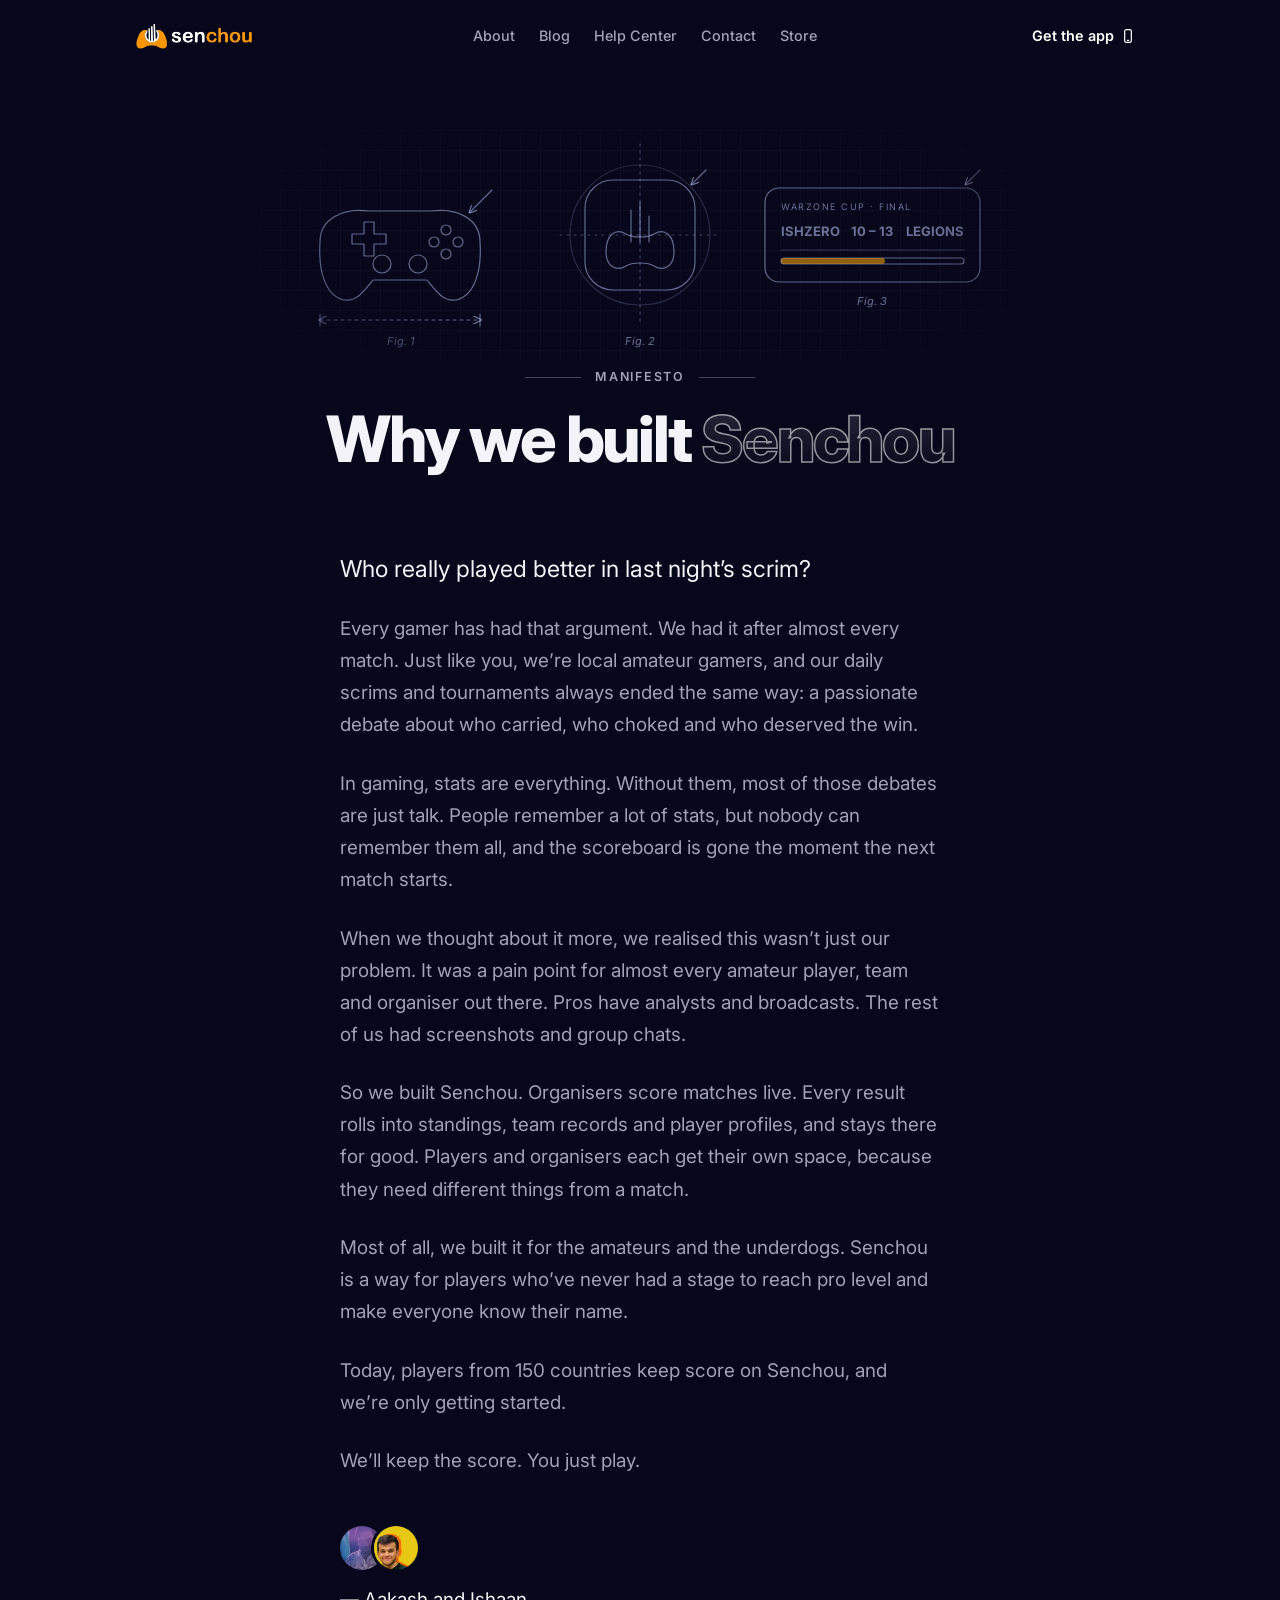
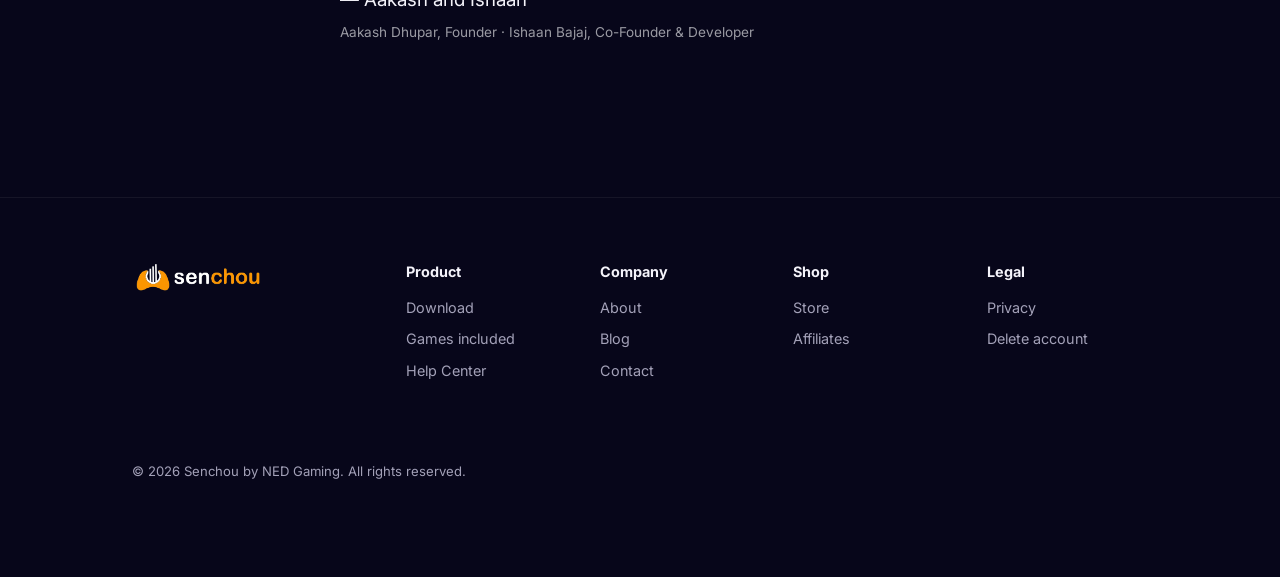
==== commit 11319b30: "Redesign site in a Flighty-inspired style - New homepage: flat-to-pill header, phone-in-hand hero wi" ====
--- a/about.html
+++ b/about.html
@@ -8,330 +8,204 @@
         window.dataLayer = window.dataLayer || [];
         function gtag() { dataLayer.push(arguments); }
         gtag('js', new Date());
-
         gtag('config', 'G-QVGZ369790');
     </script>
-    <script async src="https://pagead2.googlesyndication.com/pagead/js/adsbygoogle.js?client=ca-pub-9733133097462328"
-    crossorigin="anonymous"></script>
-
-
 
     <meta charset="utf-8" />
-    <meta name="viewport" content="width=device-width, initial-scale=1, shrink-to-fit=no" />
-    <meta name="description" content="" />
-    <meta name="author" content="" />
-    <title>Senchou - ESports Database</title>
-    <link rel="icon" type="image/x-icon" href="assets/img/logo_2.png" />
-    <!-- Bootstrap icons-->
-    <link href="https://cdn.jsdelivr.net/npm/bootstrap-icons@1.5.0/font/bootstrap-icons.css" rel="stylesheet" />
-    <!-- Google fonts-->
-    <link rel="preconnect" href="https://fonts.gstatic.com" />
-    <link href="https://fonts.googleapis.com/css2?family=Newsreader:ital,wght@0,600;1,600&amp;display=swap"
+    <meta name="viewport" content="width=device-width, initial-scale=1" />
+    <title>About Senchou: Why We Built It</title>
+    <meta name="description"
+        content="Senchou was built by local amateur gamers who were tired of arguing without stats. Read why we built it." />
+    <meta name="theme-color" content="#07061a" />
+    <link rel="canonical" href="https://nedgaming.com/about.html" />
+    <meta property="og:type" content="article" />
+    <meta property="og:title" content="Why we built Senchou" />
+    <meta property="og:description"
+        content="Built by local amateur gamers who were tired of arguing without stats." />
+    <meta property="og:image" content="https://nedgaming.com/assets/img/sc_7.jpg" />
+    <link rel="icon" type="image/png" href="assets/img/logo_small.png" />
+
+    <link rel="preconnect" href="https://fonts.googleapis.com" />
+    <link rel="preconnect" href="https://fonts.gstatic.com" crossorigin />
+    <link href="https://fonts.googleapis.com/css2?family=Inter:wght@400;500;600;700;800&display=swap"
         rel="stylesheet" />
-    <link
-        href="https://fonts.googleapis.com/css2?family=Mulish:ital,wght@0,300;0,500;0,600;0,700;1,300;1,500;1,600;1,700&amp;display=swap"
-        rel="stylesheet" />
-    <link href="https://fonts.googleapis.com/css2?family=Kanit:ital,wght@0,400;1,400&amp;display=swap"
-        rel="stylesheet" />
-    <!-- Core theme CSS (includes Bootstrap)-->
-    <link href="css/styles.css" rel="stylesheet" />
+    <link href="css/home.css" rel="stylesheet" />
+    <link href="css/about.css" rel="stylesheet" />
+    <script>document.documentElement.classList.add('js');</script>
 </head>
 
-<body id="page-top">
-    <!-- Navigation-->
-    <nav class="navbar navbar-expand-lg navbar-light fixed-top shadow-sm" id="mainNav">
-        <div class="container px-5">
-            <a href="index.html"><img src="assets/img/web_logo.png" style="height: 40px;"></a>
-            <button class="navbar-toggler" type="button" data-bs-toggle="collapse" data-bs-target="#navbarResponsive"
-                aria-controls="navbarResponsive" aria-expanded="false" aria-label="Toggle navigation">
-                Menu
-                <i class="bi-list"></i>
-            </button>
-            <div class="collapse navbar-collapse" id="navbarResponsive">
-                <ul class="navbar-nav ms-auto me-4 my-3 my-lg-0">
-                    <li class="nav-item"><a class="nav-link me-lg-3" href="index.html">Home</a></li>
-                    <li class="nav-item"><a class="nav-link me-lg-3" href="blog.html">Blog</a></li>
-                    <li class="nav-item"><a class="nav-link me-lg-3" href="contact.html">Contact</a></li>
-                    <li class="nav-item"><a class="nav-link me-lg-3"
-                            href="https://nedgamingai.lemonsqueezy.com" target="_blank"
-                            rel="noopener noreferrer">Store</a></li>
-                    <li class="nav-item"><a class="nav-link me-lg-3"
-                            href="https://nedgamingai.lemonsqueezy.com/affiliates" target="_blank"
-                            rel="noopener noreferrer">Affiliates</a></li>
-                </ul>
-
+<body class="page-dark">
+    <a class="skip-link" href="#main">Skip to content</a>
+
+    <!-- Header: flat at the top, pill on scroll (dark variant on this page) -->
+    <header class="nav is-dark" data-nav>
+        <div class="nav__pill">
+            <a href="index.html" class="nav__logo" aria-label="Senchou home">
+                <img class="nav__logo-on-light" src="assets/img/web_logo.png" alt="Senchou" width="457" height="109" />
+                <img class="nav__logo-on-dark" src="assets/img/app/logo-light.png" alt="" width="457" height="109" />
+            </a>
+            <nav id="nav-menu" class="nav__menu" aria-label="Main">
+                <a href="about.html" aria-current="page">About</a>
+                <a href="blog.html">Blog</a>
+                <a href="help.html">Help Center</a>
+                <a href="contact.html">Contact</a>
+                <a href="https://nedgamingai.lemonsqueezy.com" target="_blank" rel="noopener noreferrer">Store</a>
+            </nav>
+            <div class="nav__end">
+                <a href="index.html#download" class="nav__cta">Get the app
+                    <svg viewBox="0 0 24 24" aria-hidden="true"><rect x="7" y="2.5" width="10" height="19" rx="2.5" /><path d="M11 18.5h2" /></svg>
+                </a>
+                <button class="nav__toggle" type="button" aria-expanded="false" aria-controls="nav-menu" data-nav-toggle>
+                    <span class="nav__toggle-bars" aria-hidden="true"></span>
+                    <span class="visually-hidden">Menu</span>
+                </button>
             </div>
         </div>
-    </nav>
-
-
-    <!-- About Hero Section -->
-    <section class="about-hero">
-        <div class="container">
-            <div class="row align-items-center g-5">
-                <div class="col-lg-6">
-                    <div class="about-hero-content">
-                        <span class="about-subtitle">About Senchou</span>
-                        <h1 class="about-title">The Ultimate ESports Database for Gamers</h1>
-                        <p class="about-description">Esports and gaming have rapidly grown in popularity, attracting millions of players and spectators worldwide. Senchou fills the gap by providing a comprehensive platform that enhances the gaming experience for all stakeholders.</p>
-                        <div class="about-features">
-                            <div class="about-feature-item">
-                                <i class="bi bi-check-circle-fill"></i>
-                                <span>Advanced Scorekeeping</span>
-                            </div>
-                            <div class="about-feature-item">
-                                <i class="bi bi-check-circle-fill"></i>
-                                <span>Statistical Analysis</span>
-                            </div>
-                            <div class="about-feature-item">
-                                <i class="bi bi-check-circle-fill"></i>
-                                <span>Player & Organizer Registration</span>
-                            </div>
-                        </div>
+    </header>
+
+    <main id="main" data-dark>
+        <article class="manifesto">
+            <!-- Blueprint drawing -->
+            <div class="blueprint" aria-hidden="true" data-reveal>
+                <svg viewBox="0 0 760 230">
+                    <defs>
+                        <pattern id="bp-grid" width="20" height="20" patternUnits="userSpaceOnUse">
+                            <path d="M20 0H0V20" fill="none" stroke="rgba(160,180,255,0.07)" stroke-width="1" />
+                        </pattern>
+                        <marker id="bp-arrow" viewBox="0 0 10 10" refX="8" refY="5" markerWidth="7" markerHeight="7"
+                            orient="auto-start-reverse">
+                            <path d="M0 0L10 5L0 10" fill="none" stroke="rgba(190,205,255,0.6)" stroke-width="1.4" />
+                        </marker>
+                    </defs>
+                    <rect width="760" height="230" fill="url(#bp-grid)" />
+
+                    <g fill="none" stroke="rgba(190,205,255,0.5)" stroke-width="1.2" stroke-linecap="round"
+                        stroke-linejoin="round">
+                        <!-- Fig. 1: controller -->
+                        <path
+                            d="M60 112 C60 88 84 78 108 81 L172 81 C196 78 220 88 220 112 C222 142 214 166 196 170 C183 172 175 160 167 150 L113 150 C105 160 97 172 84 170 C66 166 58 142 60 112 Z" />
+                        <path d="M92 104 H104 V92 H114 V104 H126 V114 H114 V126 H104 V114 H92 Z" />
+                        <circle cx="186" cy="100" r="5" />
+                        <circle cx="198" cy="112" r="5" />
+                        <circle cx="186" cy="124" r="5" />
+                        <circle cx="174" cy="112" r="5" />
+                        <circle cx="122" cy="134" r="9" />
+                        <circle cx="158" cy="134" r="9" />
+                        <path d="M60 190 H220" stroke-dasharray="3 4" marker-start="url(#bp-arrow)"
+                            marker-end="url(#bp-arrow)" />
+                        <path d="M60 184 V196 M220 184 V196" />
+                        <path d="M232 60 L210 82" marker-end="url(#bp-arrow)" />
+
+                        <!-- Fig. 2: app icon with construction lines -->
+                        <path d="M380 14 V196 M300 105 H460" stroke-dasharray="2 5" stroke="rgba(190,205,255,0.3)" />
+                        <circle cx="380" cy="105" r="70" stroke="rgba(190,205,255,0.18)" />
+                        <rect x="325" y="50" width="110" height="110" rx="28" />
+                        <path
+                            d="M346 122 C346 104 356 98 366 104 C372 108 388 108 394 104 C404 98 414 104 414 122 C414 136 404 142 394 136 C388 132 372 132 366 136 C356 142 346 136 346 122 Z" />
+                        <path d="M371 112 V80 M380 112 V72 M389 112 V86" />
+                        <path d="M446 40 L432 54" marker-end="url(#bp-arrow)" />
+
+                        <!-- Fig. 3: scorecard -->
+                        <rect x="505" y="58" width="215" height="94" rx="14" />
+                        <path d="M521 120 H704" stroke="rgba(190,205,255,0.25)" />
+                        <rect x="521" y="128" width="183" height="6" rx="3" />
+                        <rect x="521" y="128" width="104" height="6" rx="3" fill="rgba(237,155,5,0.6)" stroke="none" />
+                        <path d="M720 40 L706 54" marker-end="url(#bp-arrow)" />
+                    </g>
+
+                    <g fill="rgba(190,205,255,0.55)" font-family="Inter, sans-serif">
+                        <text x="521" y="80" font-size="9" letter-spacing="1.5">WARZONE CUP · FINAL</text>
+                        <text x="521" y="106" font-size="13" font-weight="700">ISHZERO</text>
+                        <text x="612" y="106" font-size="13" font-weight="700" text-anchor="middle">10 – 13</text>
+                        <text x="704" y="106" font-size="13" font-weight="700" text-anchor="end">LEGIONS</text>
+                        <g font-style="italic" font-size="11">
+                            <text x="140" y="215" text-anchor="middle">Fig. 1</text>
+                            <text x="380" y="215" text-anchor="middle">Fig. 2</text>
+                            <text x="612" y="175" text-anchor="middle">Fig. 3</text>
+                        </g>
+                    </g>
+                </svg>
+            </div>
+
+            <p class="manifesto__kicker" data-reveal style="--d: 1"><span aria-hidden="true"></span>Manifesto<span
+                    aria-hidden="true"></span></p>
+            <h1 class="manifesto__title" data-reveal style="--d: 2">Why we built <span>Senchou</span></h1>
+
+            <div class="manifesto__body">
+                <p class="manifesto__lead" data-reveal>Who really played better in last night’s scrim?</p>
+
+                <p data-reveal>Every gamer has had that argument. We had it after almost every match. Just like you,
+                    we’re local amateur gamers, and our daily scrims and tournaments always ended the same way: a
+                    passionate debate about who carried, who choked and who deserved the win.</p>
+
+                <p data-reveal>In gaming, stats are everything. Without them, most of those debates are just talk.
+                    People remember a lot of stats, but nobody can remember them all, and the scoreboard is gone the
+                    moment the next match starts.</p>
+
+                <p data-reveal>When we thought about it more, we realised this wasn’t just our problem. It was a pain
+                    point for almost every amateur player, team and organiser out there. Pros have analysts and
+                    broadcasts. The rest of us had screenshots and group chats.</p>
+
+                <p data-reveal>So we built Senchou. Organisers score matches live. Every result rolls into standings,
+                    team records and player profiles, and stays there for good. Players and organisers each get their
+                    own space, because they need different things from a match.</p>
+
+                <p data-reveal>Most of all, we built it for the amateurs and the underdogs. Senchou is a way for
+                    players who’ve never had a stage to reach pro level and make everyone know their name.</p>
+
+                <p data-reveal>Today, players from 150 countries keep score on Senchou, and we’re only getting
+                    started.</p>
+
+                <p data-reveal>We’ll keep the score. You just play.</p>
+
+                <div class="signature" data-reveal>
+                    <div class="signature__faces" aria-hidden="true">
+                        <img src="assets/img/app/aakash-dhupar.webp" alt="" width="160" height="160" />
+                        <img src="assets/img/app/ishaan-bajaj.webp" alt="" width="160" height="160" />
                     </div>
+                    <p>— Aakash and Ishaan</p>
+                    <p class="signature__roles">Aakash Dhupar, Founder · Ishaan Bajaj, Co-Founder &amp; Developer</p>
                 </div>
-                <div class="col-lg-6">
-                    <div class="about-hero-image">
-                        <img src="assets/img/sc_7.jpg" alt="Senchou App">
-                    </div>
-                </div>
-            </div>
-        </div>
-    </section>
-
-    <!-- Mission Section -->
-    <section class="about-mission">
-        <div class="container">
-            <div class="row justify-content-center">
-                <div class="col-lg-10">
-                    <div class="mission-card">
-                        <div class="mission-icon">
-                            <i class="bi bi-rocket"></i>
-                        </div>
-                        <h2 class="mission-title">Our Mission</h2>
-                        <p class="mission-text">With its unique separate registration for players and organisers, the Senchou App has truly revolutionized the world of esports and gaming, bringing advanced scorekeeping and statistics to players and enthusiasts alike. It's a great tool for amateurs and underdog players to reach the level of PRO and make everyone know their name.</p>
-                    </div>
-                </div>
-            </div>
-        </div>
-    </section>
-
-    <!-- FAQ Section -->
-    <section class="about-faq">
-        <div class="container">
-            <div class="row justify-content-center">
-                <div class="col-lg-8">
-                    <div class="faq-header text-center">
-                        <span class="faq-subtitle">Got Questions?</span>
-                        <h2 class="faq-title">Frequently Asked Questions</h2>
-                    </div>
-
-                    <div class="accordion" id="accordionExample">
-                        <div class="accordion-item">
-                            <h2 class="accordion-header" id="headingOne">
-                                <button class="accordion-button" type="button" data-bs-toggle="collapse"
-                                    data-bs-target="#collapseOne" aria-expanded="true" aria-controls="collapseOne">
-                                    <span class="faq-number">01</span> What is SENCHOU APP?
-                                </button>
-                            </h2>
-                            <div id="collapseOne" class="accordion-collapse collapse show" aria-labelledby="headingOne"
-                                data-bs-parent="#accordionExample">
-                                <div class="accordion-body">
-                                    SENCHOU is an app for the local amateur E-ATHLETES of the world. It allows you to score your local Esports match. It also allows you to add your own team, search players, search teams, find tournaments around you, analyse your performance, share your achievements and much more. In one line, SENCHOU is your new GAMING Network!
-                                </div>
-                            </div>
-                        </div>
-
-                        <div class="accordion-item">
-                            <h2 class="accordion-header" id="headingTwo">
-                                <button class="accordion-button collapsed" type="button" data-bs-toggle="collapse"
-                                    data-bs-target="#collapseTwo" aria-expanded="false" aria-controls="collapseTwo">
-                                    <span class="faq-number">02</span> Why create Senchou app?
-                                </button>
-                            </h2>
-                            <div id="collapseTwo" class="accordion-collapse collapse" aria-labelledby="headingTwo"
-                                data-bs-parent="#accordionExample">
-                                <div class="accordion-body">
-                                    Just like you, we are local amateur GAMERS and used to discuss and fight over our performances in our daily scrims and tournaments. In gaming, stats are everything. Without stats, most discussions are empty talks. When we thought over it more, we realised that this is a pain point for almost every gamer like ourselves. That became the start of what is known as SENCHOU app today.
-                                </div>
-                            </div>
-                        </div>
-
-                        <div class="accordion-item">
-                            <h2 class="accordion-header" id="headingThree">
-                                <button class="accordion-button collapsed" type="button" data-bs-toggle="collapse"
-                                    data-bs-target="#collapseThree" aria-expanded="false" aria-controls="collapseThree">
-                                    <span class="faq-number">03</span> Why choose us?
-                                </button>
-                            </h2>
-                            <div id="collapseThree" class="accordion-collapse collapse" aria-labelledby="headingThree"
-                                data-bs-parent="#accordionExample">
-                                <div class="accordion-body">
-                                    If you want to preserve your daily and tournament performances forever, analyse your stats to improve, find local teams, ORGs or Players, and get recognition for your talent - Senchou is for you.
-                                </div>
-                            </div>
-                        </div>
-
-                        <div class="accordion-item">
-                            <h2 class="accordion-header" id="headingFour">
-                                <button class="accordion-button collapsed" type="button" data-bs-toggle="collapse"
-                                    data-bs-target="#collapseFour" aria-expanded="false" aria-controls="collapseFour">
-                                    <span class="faq-number">04</span> How to register your team?
-                                </button>
-                            </h2>
-                            <div id="collapseFour" class="accordion-collapse collapse" aria-labelledby="headingFour"
-                                data-bs-parent="#accordionExample">
-                                <div class="accordion-body">
-                                    Tap the button "Register my Team" from the side menu. You just need to give your team name and team logo (optional) to create your own team on SENCHOU app. Immediately after that, you can start adding players to your team. The team name has to be unique so book your team name now before it's too late.
-                                </div>
-                            </div>
-                        </div>
-
-                        <div class="accordion-item">
-                            <h2 class="accordion-header" id="headingFive">
-                                <button class="accordion-button collapsed" type="button" data-bs-toggle="collapse"
-                                    data-bs-target="#collapseFive" aria-expanded="false" aria-controls="collapseFive">
-                                    <span class="faq-number">05</span> Who can score a match?
-                                </button>
-                            </h2>
-                            <div id="collapseFive" class="accordion-collapse collapse" aria-labelledby="headingFive"
-                                data-bs-parent="#accordionExample">
-                                <div class="accordion-body">
-                                    Only those who have registered as ORG can score a match. <strong>Note:</strong> No player can register as an ORG.
-                                </div>
-                            </div>
-                        </div>
-
-                        <div class="accordion-item">
-                            <h2 class="accordion-header" id="headingSix">
-                                <button class="accordion-button collapsed" type="button" data-bs-toggle="collapse"
-                                    data-bs-target="#collapseSix" aria-expanded="false" aria-controls="collapseSix">
-                                    <span class="faq-number">06</span> How to start scoring a match?
-                                </button>
-                            </h2>
-                            <div id="collapseSix" class="accordion-collapse collapse" aria-labelledby="headingSix"
-                                data-bs-parent="#accordionExample">
-                                <div class="accordion-body">
-                                    To score a match, go to the sidebar and select "Start a match", then select teams and start scoring. <strong>Note:</strong> Teams only registered will show up in results, so make sure to register in advance. We are constantly improving this workflow, but it will always be pretty much self-explanatory.
-                                </div>
-                            </div>
-                        </div>
-                    </div>
-                </div>
-            </div>
-        </div>
-    </section>
-
-    <!-- App badge section-->
-    <section style="background-color: #2E2C2C;" id="download">
-        <div class="container px-5">
-            <h2 class="text-center text-white font-alt mb-4">Download the app now!</h2>
-            <div class="d-flex flex-column flex-lg-row align-items-center justify-content-center">
-                <a class="me-lg-3 mb-4 mb-lg-0" href="https://play.google.com/store/apps/details?id=com.ned.ned"
-                    target="_blank"><img class="app-badge" src="assets/img/google-play-badge.svg" alt="..." /></a>
-                <a target="_blank" href="https://apps.apple.com/ca/app/senchou/id6741138914"><img class="app-badge" src="assets/img/app-store-badge.svg" alt="..." /></a>
-                </div>
-        </div>
-    </section>
-    <!-- Footer-->
-    <footer class="text-center py-5" style="background-color: #1E1D1D;">
-        <div class="container px-5">
-            <div class="text-white-50 small">
-                <div class="mb-2">&copy; Senchou by NedGaming 2026. All Rights Reserved.</div>
-                <a href="privacy_policy.html">Privacy</a>
-                <span class="mx-1">&middot;</span>
-                <a href="#!">Terms</a>
-                <span class="mx-1">&middot;</span>
-                <a href="faq.html">FAQ</a>
-                <span class="mx-1">&middot;</span>
-                <a href="delete_account.html">Delete Account</a>
-                <span class="mx-1">&middot;</span>
+            </div>
+        </article>
+    </main>
+
+    <!-- Footer -->
+    <footer class="footer footer--dark" data-dark>
+        <div class="container footer__grid">
+            <div class="footer__brand">
+                <a href="index.html" aria-label="Senchou home"><img src="assets/img/app/logo-light.png" alt="Senchou" width="457" height="109" /></a>
+            </div>
+            <nav class="footer__col" aria-label="Product">
+                <h3>Product</h3>
+                <a href="index.html#download">Download</a>
+                <a href="games_included.html">Games included</a>
+                <a href="help.html">Help Center</a>
+            </nav>
+            <nav class="footer__col" aria-label="Company">
+                <h3>Company</h3>
+                <a href="about.html">About</a>
+                <a href="blog.html">Blog</a>
+                <a href="contact.html">Contact</a>
+            </nav>
+            <nav class="footer__col" aria-label="Shop">
+                <h3>Shop</h3>
                 <a href="https://nedgamingai.lemonsqueezy.com" target="_blank" rel="noopener noreferrer">Store</a>
-                <span class="mx-1">&middot;</span>
                 <a href="https://nedgamingai.lemonsqueezy.com/affiliates" target="_blank"
                     rel="noopener noreferrer">Affiliates</a>
-            </div>
+            </nav>
+            <nav class="footer__col" aria-label="Legal">
+                <h3>Legal</h3>
+                <a href="privacy_policy.html">Privacy</a>
+                <a href="delete_account.html">Delete account</a>
+            </nav>
+        </div>
+        <div class="container footer__base">
+            <p>&copy; 2026 Senchou by NED Gaming. All rights reserved.</p>
         </div>
     </footer>
-    <!-- Feedback Modal-->
-    <div class="modal fade" id="feedbackModal" tabindex="-1" aria-labelledby="feedbackModalLabel" aria-hidden="true">
-        <div class="modal-dialog modal-dialog-centered">
-            <div class="modal-content">
-                <div class="modal-header bg-gradient-primary-to-secondary p-4">
-                    <h5 class="modal-title font-alt text-white" id="feedbackModalLabel">Share your feedback about the
-                        Senchou app.</h5>
-                    <button class="btn-close btn-close-white" type="button" data-bs-dismiss="modal"
-                        aria-label="Close"></button>
-                </div>
-                <div class="modal-body border-0 p-4">
-                    <!-- * * * * * * * * * * * * * * *-->
-                    <!-- * * SB Forms Contact Form * *-->
-                    <!-- * * * * * * * * * * * * * * *-->
-                    <!-- This form is pre-integrated with SB Forms.-->
-                    <!-- To make this form functional, sign up at-->
-                    <!-- https://startbootstrap.com/solution/contact-forms-->
-                    <!-- to get an API token!-->
-                    <form id="contactForm" data-sb-form-api-token="API_TOKEN">
-                        <!-- Name input-->
-                        <div class="form-floating mb-3">
-                            <input class="form-control" id="name" type="text" placeholder="Enter your name..."
-                                data-sb-validations="required" />
-                            <label for="name">Full name</label>
-                            <div class="invalid-feedback" data-sb-feedback="name:required">A name is required.</div>
-                        </div>
-                        <!-- Email address input-->
-                        <div class="form-floating mb-3">
-                            <input class="form-control" id="email" type="email" placeholder="name@example.com"
-                                data-sb-validations="required,email" />
-                            <label for="email">Email address</label>
-                            <div class="invalid-feedback" data-sb-feedback="email:required">An email is required.</div>
-                            <div class="invalid-feedback" data-sb-feedback="email:email">Email is not valid.</div>
-                        </div>
-                        <!-- Phone number input-->
-                        <div class="form-floating mb-3">
-                            <input class="form-control" id="phone" type="tel" placeholder="(123) 456-7890"
-                                data-sb-validations="required" />
-                            <label for="phone">Phone number</label>
-                            <div class="invalid-feedback" data-sb-feedback="phone:required">A phone number is required.
-                            </div>
-                        </div>
-                        <!-- Message input-->
-                        <div class="form-floating mb-3">
-                            <textarea class="form-control" id="message" type="text"
-                                placeholder="Enter your message here..." style="height: 10rem"
-                                data-sb-validations="required"></textarea>
-                            <label for="message">Message</label>
-                            <div class="invalid-feedback" data-sb-feedback="message:required">A message is required.
-                            </div>
-                        </div>
-                        <!-- Submit success message-->
-                        <!---->
-                        <!-- This is what your users will see when the form-->
-                        <!-- has successfully submitted-->
-                        <div class="d-none" id="submitSuccessMessage">
-                            <div class="text-center mb-3">
-                                <div class="fw-bolder">Form submission successful!</div>
-
-                            </div>
-                        </div>
-
-                        <!-- Submit Button-->
-                        <div class="d-grid"><button class="btn btn-primary rounded-pill btn-lg disabled"
-                                id="submitButton" type="submit">Submit</button></div>
-                    </form>
-                </div>
-            </div>
-        </div>
-    </div>
-    <!-- Bootstrap core JS-->
-    <script src="https://cdn.jsdelivr.net/npm/bootstrap@5.2.3/dist/js/bootstrap.bundle.min.js"></script>
-    <!-- Core theme JS-->
-    <script src="js/scripts.js"></script>
-    <!-- * * * * * * * * * * * * * * * * * * * * * * * * * * * * * * * * * * * * * * * *-->
-    <!-- * *                               SB Forms JS                               * *-->
-    <!-- * * Activate your form at https://startbootstrap.com/solution/contact-forms * *-->
-    <!-- * * * * * * * * * * * * * * * * * * * * * * * * * * * * * * * * * * * * * * * *-->
-    <script src="https://cdn.startbootstrap.com/sb-forms-latest.js"></script>
+
+    <script src="js/home.js" defer></script>
 </body>
 
-</html>+</html>
--- a/css/home.css
+++ b/css/home.css
@@ -0,0 +1,2416 @@
+/* ==========================================================================
+   Senchou homepage
+   Light page, one immersive dark stage, rounded bento cards, pill navigation.
+   ========================================================================== */
+
+:root {
+  --ink: #111114;
+  --ink-2: #3a3a40;
+  --grey: #6e6e76;
+  --grey-2: #9a9aa3;
+  --paper: #ffffff;
+  --paper-2: #f5f5f7;
+  --paper-3: #ececf0;
+  --line: #e6e6eb;
+
+  --night: #07061a;
+  --night-2: #110f2b;
+  --night-card: #121027;
+  --night-line: rgba(255, 255, 255, 0.09);
+  --night-text: #f4f3fa;
+  --night-grey: #a3a1b8;
+
+  --accent: #ed9b05;
+  --accent-ink: #1d1300;
+  --green: #12a150;
+  --blue: #3d7bff;
+
+  --font: "Inter", system-ui, -apple-system, "Segoe UI", Roboto, sans-serif;
+  --container: 1080px;
+  --gutter: clamp(16px, 4vw, 32px);
+  --ease: cubic-bezier(0.22, 1, 0.36, 1);
+}
+
+*,
+*::before,
+*::after {
+  box-sizing: border-box;
+}
+
+html {
+  scroll-behavior: smooth;
+  -webkit-text-size-adjust: 100%;
+}
+
+body {
+  margin: 0;
+  background: var(--paper);
+  color: var(--ink);
+  font-family: var(--font);
+  font-size: 17px;
+  line-height: 1.5;
+  -webkit-font-smoothing: antialiased;
+  -moz-osx-font-smoothing: grayscale;
+  overflow-x: hidden;
+}
+
+img {
+  display: block;
+  max-width: 100%;
+  height: auto;
+}
+
+a {
+  color: inherit;
+}
+
+h1,
+h2,
+h3,
+p,
+ul,
+ol,
+dl,
+dd,
+figure,
+blockquote {
+  margin: 0;
+}
+
+ul,
+ol {
+  padding: 0;
+  list-style: none;
+}
+
+svg {
+  fill: none;
+  stroke: currentColor;
+  stroke-width: 1.8;
+  stroke-linecap: round;
+  stroke-linejoin: round;
+}
+
+:focus-visible {
+  outline: 2px solid var(--accent);
+  outline-offset: 3px;
+  border-radius: 8px;
+}
+
+.container {
+  width: 100%;
+  max-width: var(--container);
+  margin-inline: auto;
+  padding-inline: var(--gutter);
+}
+
+.visually-hidden {
+  position: absolute !important;
+  width: 1px;
+  height: 1px;
+  overflow: hidden;
+  clip: rect(0 0 0 0);
+  white-space: nowrap;
+}
+
+.skip-link {
+  position: absolute;
+  left: 16px;
+  top: -60px;
+  z-index: 100;
+  padding: 10px 16px;
+  background: var(--ink);
+  color: #fff;
+  border-radius: 10px;
+  text-decoration: none;
+}
+
+.skip-link:focus {
+  top: 12px;
+}
+
+/* ---------- Floating pill nav ---------- */
+
+/* At the top of the page the header is a flat, full-width bar. Once the page
+   scrolls (.is-pill, set in JS) it shrinks into a floating pill. */
+.nav {
+  position: fixed;
+  top: 0;
+  left: 0;
+  right: 0;
+  z-index: 60;
+  display: flex;
+  justify-content: center;
+  pointer-events: none;
+  transition: top 0.6s var(--ease), padding 0.6s var(--ease);
+}
+
+.nav.is-pill {
+  top: 14px;
+  padding-inline: 12px;
+}
+
+.nav__pill {
+  pointer-events: auto;
+  position: relative;
+  display: flex;
+  align-items: center;
+  gap: 6px;
+  width: 100%;
+  max-width: var(--container);
+  padding: 18px var(--gutter);
+  border-radius: 0;
+  background: rgba(255, 255, 255, 0);
+  box-shadow: 0 8px 30px -10px rgba(0, 0, 0, 0);
+  transition:
+    max-width 0.6s var(--ease),
+    padding 0.6s var(--ease),
+    border-radius 0.6s var(--ease),
+    background-color 0.4s,
+    box-shadow 0.4s,
+    color 0.4s;
+}
+
+.nav.is-pill .nav__pill {
+  max-width: 680px;
+  padding: 6px 6px 6px 8px;
+  border-radius: 999px;
+  background: rgba(255, 255, 255, 0.82);
+  box-shadow: 0 8px 30px -10px rgba(0, 0, 0, 0.18);
+  backdrop-filter: saturate(180%) blur(20px);
+  -webkit-backdrop-filter: saturate(180%) blur(20px);
+}
+
+.nav__logo,
+.nav__end {
+  flex: 1 1 0;
+}
+
+.nav__end {
+  display: flex;
+  align-items: center;
+  justify-content: flex-end;
+}
+
+.nav__logo {
+  display: flex;
+  align-items: center;
+  padding-right: 10px;
+}
+
+/* Wordmark: dark text on light backgrounds, white text over dark sections */
+.nav__logo img {
+  height: 30px;
+  width: auto;
+  transition: height 0.6s var(--ease);
+}
+
+.nav.is-pill .nav__logo img {
+  height: 26px;
+}
+
+.nav__logo-on-dark,
+.nav.is-dark .nav__logo-on-light {
+  display: none;
+}
+
+.nav.is-dark .nav__logo-on-dark {
+  display: block;
+}
+
+.nav__menu {
+  display: flex;
+  align-items: center;
+}
+
+.nav__menu a {
+  padding: 7px 12px;
+  border-radius: 999px;
+  font-size: 0.9rem;
+  font-weight: 500;
+  color: var(--ink-2);
+  text-decoration: none;
+  transition: color 0.2s, background-color 0.2s, font-size 0.6s var(--ease);
+}
+
+.nav.is-pill .nav__menu a {
+  font-size: 0.86rem;
+}
+
+.nav__menu a:hover {
+  background: rgba(0, 0, 0, 0.05);
+  color: var(--ink);
+}
+
+/* Flat header: plain text link. Pill: solid button. */
+.nav__cta {
+  display: inline-flex;
+  align-items: center;
+  gap: 6px;
+  padding: 7px 12px 7px 14px;
+  border-radius: 999px;
+  background: rgba(17, 17, 20, 0);
+  color: var(--ink);
+  font-size: 0.9rem;
+  font-weight: 600;
+  text-decoration: none;
+  white-space: nowrap;
+  transition: background-color 0.4s, color 0.4s, transform 0.2s;
+}
+
+.nav.is-pill .nav__cta {
+  background: var(--ink);
+  color: #fff;
+  font-size: 0.86rem;
+}
+
+.nav__cta:hover {
+  transform: translateY(-1px);
+}
+
+.nav__cta svg {
+  width: 16px;
+  height: 16px;
+}
+
+/* Dark variant while over the dark stage */
+.nav.is-dark .nav__pill {
+  color: var(--night-text);
+}
+
+.nav.is-dark.is-pill .nav__pill {
+  background: rgba(20, 18, 40, 0.72);
+}
+
+.nav.is-dark .nav__menu a {
+  color: var(--night-grey);
+}
+
+.nav.is-dark .nav__menu a:hover {
+  background: rgba(255, 255, 255, 0.08);
+  color: #fff;
+}
+
+.nav.is-dark .nav__cta {
+  color: #fff;
+}
+
+.nav.is-dark.is-pill .nav__cta {
+  background: #fff;
+  color: var(--ink);
+}
+
+.nav__toggle {
+  display: none;
+  position: relative;
+  width: 40px;
+  height: 40px;
+  border: 0;
+  border-radius: 999px;
+  background: transparent;
+  color: inherit;
+  cursor: pointer;
+}
+
+.nav__toggle-bars,
+.nav__toggle-bars::before,
+.nav__toggle-bars::after {
+  position: absolute;
+  left: 11px;
+  width: 18px;
+  height: 2px;
+  border-radius: 2px;
+  background: currentColor;
+  transition: transform 0.3s var(--ease), background-color 0.2s;
+}
+
+.nav__toggle-bars {
+  top: 19px;
+}
+
+.nav__toggle-bars::before,
+.nav__toggle-bars::after {
+  content: "";
+  left: 0;
+}
+
+.nav__toggle-bars::before {
+  top: -6px;
+}
+
+.nav__toggle-bars::after {
+  top: 6px;
+}
+
+.nav.is-open .nav__toggle-bars {
+  background: transparent;
+}
+
+.nav.is-open .nav__toggle-bars::before {
+  transform: translateY(6px) rotate(45deg);
+}
+
+.nav.is-open .nav__toggle-bars::after {
+  transform: translateY(-6px) rotate(-45deg);
+}
+
+@media (max-width: 760px) {
+  .nav__toggle {
+    display: block;
+  }
+
+  .nav.is-pill .nav__pill {
+    max-width: 480px;
+  }
+
+  .nav__pill {
+    padding-block: 12px;
+  }
+
+  .nav__menu {
+    position: absolute;
+    top: calc(100% + 8px);
+    left: 0;
+    right: 0;
+    flex-direction: column;
+    align-items: stretch;
+    padding: 8px;
+    border-radius: 24px;
+    background: rgba(255, 255, 255, 0.96);
+    box-shadow: 0 20px 40px -12px rgba(0, 0, 0, 0.25);
+    backdrop-filter: blur(20px);
+    -webkit-backdrop-filter: blur(20px);
+    opacity: 0;
+    visibility: hidden;
+    transform: translateY(-6px);
+    transition: opacity 0.25s var(--ease), transform 0.25s var(--ease), visibility 0.25s;
+  }
+
+  .nav.is-dark .nav__menu {
+    background: rgba(20, 18, 40, 0.96);
+  }
+
+  .nav.is-open .nav__menu {
+    opacity: 1;
+    visibility: visible;
+    transform: none;
+  }
+
+  .nav__menu a {
+    padding: 12px 16px;
+    font-size: 1rem;
+  }
+}
+
+/* ---------- Bottom stage switcher ---------- */
+
+.stagebar {
+  position: fixed;
+  left: 50%;
+  bottom: 18px;
+  z-index: 55;
+  display: flex;
+  gap: 2px;
+  padding: 5px;
+  border-radius: 999px;
+  background: rgba(16, 15, 26, 0.86);
+  box-shadow: 0 16px 40px -12px rgba(0, 0, 0, 0.5);
+  backdrop-filter: saturate(180%) blur(20px);
+  -webkit-backdrop-filter: saturate(180%) blur(20px);
+  transform: translateX(-50%);
+  transition: opacity 0.4s var(--ease), transform 0.4s var(--ease);
+}
+
+.js .stagebar:not(.is-visible) {
+  opacity: 0;
+  transform: translate(-50%, 20px);
+  pointer-events: none;
+}
+
+.stagebar a {
+  display: inline-flex;
+  align-items: center;
+  gap: 6px;
+  padding: 8px 14px;
+  border-radius: 999px;
+  color: #d8d7e3;
+  font-size: 0.82rem;
+  font-weight: 600;
+  text-decoration: none;
+  white-space: nowrap;
+  transition: background-color 0.35s var(--ease), color 0.35s var(--ease);
+}
+
+.stagebar a:hover {
+  color: #fff;
+}
+
+.stagebar svg {
+  width: 15px;
+  height: 15px;
+}
+
+.stagebar a.is-active {
+  background: var(--accent);
+  color: var(--accent-ink);
+}
+
+@media (max-width: 640px) {
+  .tab-long {
+    display: none;
+  }
+
+  .stagebar {
+    bottom: 12px;
+  }
+
+  .stagebar a {
+    padding: 8px 11px;
+    font-size: 0.78rem;
+  }
+}
+
+/* ---------- Buttons, badges ---------- */
+
+.badges {
+  display: flex;
+  flex-wrap: wrap;
+  justify-content: center;
+  gap: 10px;
+  margin-top: 28px;
+}
+
+.badges a {
+  transition: transform 0.25s var(--ease);
+}
+
+.badges a:hover {
+  transform: translateY(-2px);
+}
+
+.badges img {
+  height: 45px;
+  width: auto;
+}
+
+.pill-btn {
+  display: inline-flex;
+  align-items: center;
+  gap: 8px;
+  padding: 11px 20px;
+  border-radius: 999px;
+  font-size: 0.95rem;
+  font-weight: 700;
+  text-decoration: none;
+  transition: transform 0.25s var(--ease), box-shadow 0.25s;
+}
+
+.pill-btn:hover {
+  transform: translateY(-2px);
+}
+
+.pill-btn svg {
+  width: 18px;
+  height: 18px;
+}
+
+.pill-btn--light {
+  background: #fff;
+  color: var(--ink);
+}
+
+.pill-btn--dark {
+  background: var(--ink);
+  color: #fff;
+  box-shadow: 0 14px 30px -12px rgba(0, 0, 0, 0.45);
+}
+
+.text-link {
+  display: inline-flex;
+  gap: 6px;
+  margin-top: 24px;
+  font-weight: 600;
+  color: var(--ink);
+}
+
+/* ---------- Phone frame ---------- */
+
+.phone {
+  position: relative;
+  padding: 9px;
+  border-radius: 44px;
+  background: #0b0b0f;
+  box-shadow:
+    inset 0 0 0 1.5px #3a3a44,
+    inset 0 0 0 4px #121216,
+    0 40px 80px -30px rgba(0, 0, 0, 0.45);
+}
+
+.phone__screen {
+  position: relative;
+  aspect-ratio: 640 / 1352;
+  border-radius: 36px;
+  overflow: hidden;
+  background: #fff;
+  isolation: isolate;
+}
+
+.phone__screen img {
+  position: absolute;
+  inset: 0;
+  width: 100%;
+  height: 100%;
+  object-fit: cover;
+}
+
+/* ---------- Hero ---------- */
+
+.hero {
+  position: relative;
+  padding-top: clamp(110px, 14vw, 150px);
+  overflow: hidden;
+  text-align: center;
+}
+
+.hero__title {
+  font-size: clamp(2.6rem, 6.2vw, 4.6rem);
+  font-weight: 800;
+  line-height: 1.02;
+  letter-spacing: -0.035em;
+  margin-inline: auto;
+}
+
+.hero__lede {
+  max-width: 600px;
+  margin: 22px auto 0;
+  font-size: clamp(1rem, 1.5vw, 1.12rem);
+  color: var(--grey);
+}
+
+/* Award-style proof row: laurels around each claim, flat, no glow */
+.awards {
+  display: flex;
+  flex-wrap: wrap;
+  justify-content: center;
+  gap: 14px clamp(20px, 4vw, 44px);
+  margin-top: 34px;
+}
+
+.award {
+  display: flex;
+  align-items: center;
+  gap: 6px;
+  color: var(--grey-2);
+}
+
+.laurel {
+  flex: none;
+  width: 18px;
+  height: 42px;
+  fill: currentColor;
+  stroke: none;
+}
+
+.laurel--r {
+  transform: scaleX(-1);
+}
+
+.award__text {
+  display: flex;
+  flex-direction: column;
+  align-items: center;
+  min-width: 96px;
+  line-height: 1.2;
+  text-align: center;
+}
+
+.award__text strong {
+  display: inline-flex;
+  align-items: center;
+  gap: 5px;
+  font-size: 1rem;
+  font-weight: 800;
+  letter-spacing: -0.01em;
+  color: var(--ink);
+}
+
+.award__stars {
+  font-size: 0.68rem;
+  letter-spacing: 1px;
+  color: var(--ink);
+}
+
+.award__text small {
+  margin-top: 3px;
+  font-size: 0.74rem;
+  font-weight: 500;
+  color: var(--grey);
+}
+
+.award__logo {
+  height: 20px;
+  width: auto;
+  margin-top: 4px;
+  filter: brightness(0);
+}
+
+.award__text small:first-child {
+  margin: 0;
+}
+
+.hero__device {
+  position: relative;
+  height: clamp(420px, 52vw, 640px);
+  margin-top: 48px;
+  display: flex;
+  justify-content: center;
+}
+
+/* Phone-in-hand photo. The phone's centre sits at 35% of the image width,
+   so the image is nudged right to centre the phone, not the whole picture. */
+.held {
+  width: min(680px, 150vw);
+  align-self: flex-start;
+  will-change: transform;
+}
+
+.held__img {
+  width: 100%;
+  height: auto;
+  transform: translateX(14.8%);
+}
+
+@media (max-width: 640px) {
+  .hero__device {
+    height: 500px;
+  }
+}
+
+/* ---------- Stage (dark, pinned) ---------- */
+
+.stage {
+  position: relative;
+  background: var(--night);
+  color: var(--night-text);
+}
+
+.stage__track {
+  position: relative;
+  height: 400vh;
+}
+
+.stage__sticky {
+  position: sticky;
+  top: 0;
+  height: 100vh;
+  height: 100svh;
+  overflow: hidden;
+  display: grid;
+  place-items: center;
+}
+
+.stage__marker {
+  position: absolute;
+  left: 0;
+  width: 1px;
+  height: 100vh;
+  pointer-events: none;
+}
+
+.stage__marker[data-step="0"] {
+  top: 0;
+}
+
+.stage__marker[data-step="1"] {
+  top: 100vh;
+}
+
+.stage__marker[data-step="2"] {
+  top: 200vh;
+}
+
+.stage__marker[data-step="3"] {
+  top: 300vh;
+}
+
+.stage__glow {
+  position: absolute;
+  inset: 0;
+  opacity: 0;
+  transition: opacity 1s var(--ease);
+  pointer-events: none;
+}
+
+.stage__glow[data-glow="0"] {
+  background: radial-gradient(50% 60% at 50% 55%, rgba(120, 70, 255, 0.45), transparent 70%);
+}
+
+.stage__glow[data-glow="1"] {
+  background: radial-gradient(50% 60% at 50% 55%, rgba(255, 96, 40, 0.42), transparent 70%);
+}
+
+.stage__glow[data-glow="2"] {
+  background: radial-gradient(50% 60% at 50% 55%, rgba(237, 155, 5, 0.42), transparent 70%);
+}
+
+.stage__glow[data-glow="3"] {
+  background: radial-gradient(50% 60% at 50% 55%, rgba(61, 123, 255, 0.45), transparent 70%);
+}
+
+.stage__glow.is-active,
+html:not(.js) .stage__glow[data-glow="0"] {
+  opacity: 1;
+}
+
+/* Faint esports UI fragments behind the phone */
+.ghost span {
+  position: absolute;
+  left: var(--x);
+  top: var(--y);
+  font-weight: 700;
+  font-size: clamp(0.9rem, 1.6vw, 1.3rem);
+  letter-spacing: 0.04em;
+  color: rgba(255, 255, 255, 0.08);
+  white-space: nowrap;
+}
+
+.ghost .ghost__big {
+  font-size: clamp(2rem, 4.5vw, 3.6rem);
+  letter-spacing: -0.02em;
+  color: rgba(255, 255, 255, 0.06);
+}
+
+.ghost .ghost__pill {
+  padding: 4px 14px;
+  background: rgba(255, 255, 255, 0.04);
+  border-radius: 999px;
+  font-size: 0.85rem;
+}
+
+.phone--stage {
+  position: relative;
+  z-index: 2;
+  width: min(330px, calc((100svh - 150px) * 640 / 1352));
+  box-shadow:
+    inset 0 0 0 1.5px #3a3a44,
+    inset 0 0 0 4px #121216,
+    0 50px 120px -30px rgba(0, 0, 0, 0.9);
+}
+
+.phone--stage .phone__screen img {
+  opacity: 0;
+  transform: scale(1.04);
+  transition: opacity 0.6s var(--ease), transform 0.9s var(--ease);
+}
+
+.phone--stage .phone__screen img.is-active {
+  opacity: 1;
+  transform: none;
+}
+
+.stage__captions,
+.stage__cards {
+  position: absolute;
+  top: 50%;
+  z-index: 3;
+  transform: translateY(-50%);
+}
+
+.stage__captions {
+  left: max(var(--gutter), calc((100vw - var(--container)) / 2 + var(--gutter)));
+  width: min(320px, 28vw);
+  height: 260px;
+}
+
+.stage__cards {
+  right: max(var(--gutter), calc((100vw - var(--container)) / 2 + var(--gutter)));
+  width: min(300px, 26vw);
+  height: 160px;
+}
+
+.stage__caption,
+.stage__cards > * {
+  position: absolute;
+  inset: 0 auto auto 0;
+  width: 100%;
+  transition: opacity 0.6s var(--ease), transform 0.6s var(--ease);
+}
+
+.js .stage__caption:not(.is-active),
+.js .stage__cards > :not(.is-active) {
+  opacity: 0;
+  transform: translateY(16px);
+  pointer-events: none;
+}
+
+html:not(.js) .stage__caption:not([data-caption="0"]),
+html:not(.js) .stage__cards > :not([data-card="0"]) {
+  display: none;
+}
+
+.stage__kicker {
+  font-size: 0.78rem;
+  font-weight: 700;
+  letter-spacing: 0.1em;
+  text-transform: uppercase;
+  color: var(--accent);
+  margin-bottom: 12px;
+}
+
+.stage__caption h3 {
+  font-size: clamp(1.6rem, 2.6vw, 2.2rem);
+  font-weight: 700;
+  line-height: 1.1;
+  letter-spacing: -0.025em;
+}
+
+.stage__caption p:last-child {
+  margin-top: 12px;
+  color: var(--night-grey);
+  font-size: 1rem;
+}
+
+/* Glass UI cards */
+.glass-card {
+  display: flex;
+  align-items: center;
+  gap: 12px;
+  width: max-content;
+  max-width: 100%;
+  padding: 14px 18px;
+  border-radius: 20px;
+  background: rgba(255, 255, 255, 0.1);
+  backdrop-filter: blur(20px);
+  -webkit-backdrop-filter: blur(20px);
+  box-shadow: 0 24px 50px -20px rgba(0, 0, 0, 0.7);
+  color: var(--night-text);
+}
+
+.glass-card small {
+  display: block;
+  font-size: 0.75rem;
+  color: var(--night-grey);
+}
+
+.glass-card strong {
+  font-size: 1.05rem;
+}
+
+.glass-card__check {
+  display: grid;
+  place-items: center;
+  flex: none;
+  width: 30px;
+  height: 30px;
+  border-radius: 50%;
+  background: #22c36b;
+  color: #04170c;
+  font-weight: 800;
+}
+
+.glass-card__check--blue {
+  background: var(--blue);
+  color: #fff;
+}
+
+.glass-card--score {
+  flex-direction: column;
+  align-items: flex-start;
+  gap: 6px;
+}
+
+.glass-card--score div {
+  display: flex;
+  align-items: center;
+  gap: 10px;
+  font-weight: 600;
+}
+
+.glass-card--score b {
+  font-size: 1.8rem;
+  font-weight: 800;
+  font-variant-numeric: tabular-nums;
+}
+
+.glass-card--score b.hi {
+  color: var(--accent);
+}
+
+.glass-card--score i {
+  font-style: normal;
+  color: var(--night-grey);
+}
+
+.glass-card--table {
+  flex-direction: column;
+  align-items: stretch;
+  gap: 0;
+  padding: 6px 0;
+  width: 260px;
+}
+
+.glass-card--table li {
+  display: grid;
+  grid-template-columns: 26px 1fr auto;
+  align-items: center;
+  gap: 10px;
+  padding: 9px 16px;
+  font-size: 0.95rem;
+}
+
+.glass-card--table span {
+  display: grid;
+  place-items: center;
+  width: 24px;
+  height: 24px;
+  border-radius: 7px;
+  font-size: 0.78rem;
+  font-weight: 700;
+  background: rgba(255, 255, 255, 0.1);
+}
+
+.glass-card--table span.gold {
+  background: var(--accent);
+  color: var(--accent-ink);
+}
+
+.glass-card--table b {
+  font-weight: 600;
+  color: var(--night-grey);
+  font-variant-numeric: tabular-nums;
+}
+
+@media (max-width: 860px) {
+  .stage__sticky {
+    place-items: end center;
+    padding-bottom: 84px;
+  }
+
+  .stage__captions {
+    top: 88px;
+    left: var(--gutter);
+    right: var(--gutter);
+    width: auto;
+    height: 150px;
+    transform: none;
+    text-align: center;
+  }
+
+  .stage__caption p:last-child {
+    display: none;
+  }
+
+  .stage__cards {
+    display: none;
+  }
+
+  .phone--stage {
+    width: min(260px, calc((100svh - 300px) * 640 / 1352));
+  }
+
+  .ghost span:nth-child(n + 6) {
+    display: none;
+  }
+}
+
+/* ---------- Generic sections ---------- */
+
+.section {
+  padding-block: clamp(80px, 11vw, 140px);
+}
+
+.section__title {
+  font-size: clamp(2rem, 4.4vw, 3.2rem);
+  font-weight: 700;
+  line-height: 1.07;
+  letter-spacing: -0.03em;
+  max-width: 20ch;
+}
+
+.section__title--center {
+  margin-inline: auto;
+  text-align: center;
+}
+
+.section__lede {
+  margin-top: 20px;
+  max-width: 620px;
+  font-size: clamp(1rem, 1.5vw, 1.15rem);
+  color: var(--grey);
+}
+
+.stage .section__lede {
+  color: var(--night-grey);
+}
+
+/* ---------- Press tile ---------- */
+
+.press-tile {
+  display: flex;
+  align-items: center;
+  gap: clamp(20px, 4vw, 48px);
+  margin-top: clamp(60px, 8vw, 100px);
+  padding: clamp(24px, 4vw, 40px);
+  border-radius: 24px;
+  background: var(--night-card);
+  text-decoration: none;
+  transition: background-color 0.3s;
+}
+
+.press-tile:hover {
+  background: #18152f;
+}
+
+.press-tile img {
+  flex: none;
+  height: 34px;
+  width: auto;
+  filter: brightness(0) invert(1);
+  opacity: 0.65;
+}
+
+.press-tile blockquote {
+  font-size: clamp(1rem, 1.7vw, 1.25rem);
+  font-weight: 500;
+  line-height: 1.45;
+  color: var(--night-grey);
+}
+
+@media (max-width: 640px) {
+  .press-tile {
+    flex-direction: column;
+    align-items: flex-start;
+  }
+}
+
+/* ---------- Bento cards ---------- */
+
+.bento {
+  display: grid;
+  grid-template-columns: 1fr 1fr;
+  gap: 16px;
+  margin-top: 48px;
+}
+
+.card {
+  position: relative;
+  display: flex;
+  flex-direction: column;
+  gap: 24px;
+  min-height: 380px;
+  padding: clamp(24px, 3.4vw, 36px);
+  border-radius: 26px;
+  overflow: hidden;
+}
+
+.card--wide {
+  grid-column: 1 / -1;
+}
+
+.card h3 {
+  font-size: clamp(1.5rem, 2.6vw, 2rem);
+  font-weight: 700;
+  line-height: 1.12;
+  letter-spacing: -0.025em;
+}
+
+.card p {
+  font-size: 1rem;
+  line-height: 1.5;
+}
+
+.card h3 + p {
+  margin-top: 14px;
+}
+
+.card p strong {
+  font-weight: 700;
+}
+
+/* Dark cards */
+.card--dark {
+  background: var(--night-card);
+  color: var(--night-grey);
+}
+
+.card--dark h3,
+.card--dark p strong {
+  color: var(--night-text);
+}
+
+.card--dark::before {
+  content: "";
+  position: absolute;
+  inset: auto -20% -50% -20%;
+  height: 80%;
+  opacity: 0.55;
+  pointer-events: none;
+}
+
+.card--glow-orange::before {
+  background: radial-gradient(closest-side, rgba(255, 96, 40, 0.6), transparent);
+}
+
+.card--glow-purple::before {
+  background: radial-gradient(closest-side, rgba(120, 70, 255, 0.6), transparent);
+}
+
+.card--glow-blue::before {
+  background: radial-gradient(closest-side, rgba(61, 123, 255, 0.55), transparent);
+}
+
+.card--glow-green::before {
+  background: radial-gradient(closest-side, rgba(34, 195, 107, 0.45), transparent);
+}
+
+.card--glow-gold::before {
+  background: radial-gradient(closest-side, rgba(237, 155, 5, 0.5), transparent);
+}
+
+.card > * {
+  position: relative;
+}
+
+.card--wide.card--dark {
+  flex-direction: row;
+  align-items: center;
+  min-height: 420px;
+}
+
+.card--wide .card__text {
+  flex: 1;
+  max-width: 420px;
+}
+
+.chips {
+  display: flex;
+  flex-wrap: wrap;
+  justify-content: center;
+  gap: 8px;
+  margin-block: auto;
+}
+
+.chips li {
+  padding: 8px 16px;
+  border-radius: 999px;
+  background: rgba(255, 255, 255, 0.08);
+  color: var(--night-text);
+  font-size: 0.92rem;
+  font-weight: 600;
+}
+
+.chips li:nth-child(2) {
+  background: rgba(237, 155, 5, 0.16);
+  color: var(--accent);
+}
+
+/* Light cards */
+.card--light {
+  background: var(--paper-2);
+  color: var(--grey);
+  min-height: 0;
+}
+
+.card--light h3,
+.card--light p strong {
+  color: var(--ink);
+}
+
+.lead-green {
+  color: var(--green) !important;
+}
+
+.lead-orange {
+  color: #d27f00 !important;
+}
+
+.card--split {
+  flex-direction: row;
+  align-items: center;
+  min-height: 440px;
+  padding-right: 0;
+}
+
+.card--split .card__text {
+  flex: 1;
+  max-width: 380px;
+}
+
+.duo {
+  position: relative;
+  flex: 1;
+  align-self: stretch;
+  min-height: 380px;
+}
+
+.duo .phone {
+  position: absolute;
+  width: 220px;
+}
+
+.duo__back {
+  right: 34%;
+  top: 40px;
+  transform: rotate(-10deg);
+}
+
+.duo__front {
+  right: 6%;
+  top: 70px;
+  transform: rotate(8deg);
+}
+
+.ticks {
+  display: grid;
+  gap: 10px;
+  margin-top: auto;
+  font-size: 0.95rem;
+  color: var(--ink-2);
+}
+
+.ticks li {
+  position: relative;
+  padding-left: 26px;
+}
+
+.ticks li::before {
+  content: "";
+  position: absolute;
+  left: 2px;
+  top: 0.38em;
+  width: 12px;
+  height: 7px;
+  border-left: 2px solid var(--ink);
+  border-bottom: 2px solid var(--ink);
+  transform: rotate(-45deg);
+}
+
+@media (max-width: 760px) {
+  .bento {
+    grid-template-columns: 1fr;
+  }
+
+  .card--wide.card--dark,
+  .card--split {
+    flex-direction: column;
+    align-items: stretch;
+    padding-right: clamp(24px, 3.4vw, 36px);
+  }
+
+  .duo {
+    min-height: 340px;
+    margin-bottom: -60px;
+  }
+
+  .duo .phone {
+    width: 170px;
+  }
+
+  .duo__back {
+    right: auto;
+    left: 8%;
+    top: 10px;
+  }
+
+  .duo__front {
+    right: 8%;
+    top: 40px;
+  }
+}
+
+/* ---------- Feature art (dark bento) ---------- */
+
+.art svg {
+  stroke: none;
+}
+
+.art {
+  position: relative;
+  margin-top: auto;
+}
+
+/* 1. Photo card with broadcast score bar */
+.card--photo {
+  min-height: 460px;
+  justify-content: space-between;
+  background: #0d0b1f;
+  color: #d9d6ea;
+}
+
+.card--photo h3,
+.card--photo p strong {
+  color: #fff;
+}
+
+.card__bg {
+  position: absolute !important;
+  inset: 0;
+  width: 100%;
+  height: 100%;
+  object-fit: cover;
+  object-position: 70% 40%;
+}
+
+.card--photo::after {
+  content: "";
+  position: absolute;
+  inset: 0;
+  background:
+    linear-gradient(90deg, rgba(10, 8, 26, 0.94) 0%, rgba(10, 8, 26, 0.72) 38%, rgba(10, 8, 26, 0.1) 70%),
+    linear-gradient(0deg, rgba(10, 8, 26, 0.85) 0%, transparent 45%);
+  pointer-events: none;
+}
+
+.card--photo > * {
+  z-index: 1;
+}
+
+.card--photo .card__text {
+  max-width: 400px;
+}
+
+.scorebug {
+  align-self: flex-end;
+  min-width: min(440px, 100%);
+  border-radius: 18px;
+  overflow: hidden;
+  background: rgba(12, 10, 30, 0.72);
+  backdrop-filter: blur(18px) saturate(160%);
+  -webkit-backdrop-filter: blur(18px) saturate(160%);
+  box-shadow: 0 30px 60px -20px rgba(0, 0, 0, 0.8);
+}
+
+.scorebug__top {
+  display: flex;
+  align-items: center;
+  gap: 12px;
+  padding: 9px 16px;
+  background: rgba(255, 255, 255, 0.06);
+  font-size: 0.78rem;
+  font-weight: 600;
+  color: #b9b5d3;
+}
+
+.scorebug__live {
+  display: inline-flex;
+  align-items: center;
+  gap: 6px;
+  padding: 2px 8px;
+  border-radius: 6px;
+  background: #ff3b47;
+  color: #fff;
+  font-size: 0.7rem;
+  font-weight: 800;
+  letter-spacing: 0.08em;
+  text-transform: uppercase;
+}
+
+.scorebug__live i {
+  width: 6px;
+  height: 6px;
+  border-radius: 50%;
+  background: #fff;
+  animation: blink 1.2s infinite;
+}
+
+@keyframes blink {
+  50% {
+    opacity: 0.2;
+  }
+}
+
+.scorebug__row {
+  display: grid;
+  grid-template-columns: 1fr auto auto auto 1fr;
+  align-items: center;
+  gap: 14px;
+  padding: 14px 18px;
+  color: #fff;
+  font-weight: 700;
+}
+
+.scorebug__team {
+  display: flex;
+  align-items: center;
+  gap: 10px;
+  font-size: 0.95rem;
+}
+
+.scorebug__team--r {
+  justify-content: flex-end;
+}
+
+.crest {
+  display: grid;
+  place-items: center;
+  width: 30px;
+  height: 30px;
+  border-radius: 9px;
+  font-size: 0.7rem;
+  font-weight: 800;
+}
+
+.crest--a {
+  background: linear-gradient(135deg, #3be08a, #0b7a4a);
+  color: #04170c;
+}
+
+.crest--b {
+  background: linear-gradient(135deg, #ff6a3d, #b0222e);
+}
+
+.scorebug__score {
+  font-size: 2.2rem;
+  font-weight: 800;
+  line-height: 1;
+  font-variant-numeric: tabular-nums;
+}
+
+.scorebug__score--hi {
+  color: var(--accent);
+}
+
+.scorebug__score.is-bump {
+  animation: bump 0.45s var(--ease);
+}
+
+@keyframes bump {
+  40% {
+    transform: translateY(-6px) scale(1.15);
+  }
+}
+
+.scorebug__sep {
+  color: #6f6b8c;
+  font-size: 1.6rem;
+}
+
+/* 2. Podium */
+.art--podium svg {
+  display: block;
+  width: 100%;
+  max-width: 340px;
+  margin: 0 auto -36px;
+}
+
+.confetti > * {
+  transform-box: fill-box;
+  transform-origin: center;
+  animation: drift 4s ease-in-out infinite alternate;
+}
+
+.confetti > :nth-child(2n) {
+  animation-duration: 5s;
+  animation-delay: -1.5s;
+}
+
+.confetti > :nth-child(3n) {
+  animation-duration: 3.4s;
+  animation-delay: -0.8s;
+}
+
+@keyframes drift {
+  to {
+    translate: 0 8px;
+    rotate: 25deg;
+  }
+}
+
+/* 3. Holographic player card */
+.art--player {
+  display: grid;
+  place-items: center;
+  perspective: 900px;
+  padding-block: 8px 4px;
+}
+
+.player-card {
+  position: relative;
+  width: 210px;
+  padding: 16px 18px 18px;
+  border-radius: 20px;
+  overflow: hidden;
+  background: linear-gradient(150deg, #1c3477 0%, #2b55d6 45%, #6a43e0 80%, #b04fd0 100%);
+  color: #fff;
+  box-shadow: 0 30px 60px -20px rgba(20, 40, 120, 0.9);
+  transform: rotateX(var(--rx, 6deg)) rotateY(var(--ry, -12deg)) rotateZ(-3deg);
+  transform-style: preserve-3d;
+  transition: transform 0.5s var(--ease);
+}
+
+.player-card__sheen {
+  position: absolute;
+  inset: -40%;
+  background: conic-gradient(from 0deg, transparent 0 20%, rgba(255, 255, 255, 0.28) 25%, transparent 32% 60%, rgba(120, 255, 230, 0.2) 66%, transparent 74%);
+  mix-blend-mode: overlay;
+  animation: spin 9s linear infinite;
+  pointer-events: none;
+}
+
+@keyframes spin {
+  to {
+    transform: rotate(360deg);
+  }
+}
+
+.player-card > :not(.player-card__sheen) {
+  position: relative;
+}
+
+.player-card__top {
+  display: flex;
+  align-items: center;
+  gap: 8px;
+  font-size: 0.68rem;
+  font-weight: 700;
+  letter-spacing: 0.1em;
+  text-transform: uppercase;
+  opacity: 0.85;
+}
+
+.player-card__top img {
+  width: 20px;
+  height: 20px;
+  border-radius: 5px;
+}
+
+.player-card__avatar {
+  position: relative;
+  width: 76px;
+  margin: 16px auto 10px;
+}
+
+.player-card__avatar svg {
+  width: 76px;
+  height: 76px;
+  border-radius: 50%;
+  box-shadow: 0 0 0 4px rgba(255, 255, 255, 0.25);
+}
+
+.player-card__tick {
+  position: absolute;
+  right: -2px;
+  bottom: 2px;
+  display: grid;
+  place-items: center;
+  width: 22px;
+  height: 22px;
+  border-radius: 50%;
+  background: #fff;
+  color: #2b55d6;
+  font-size: 0.7rem;
+  font-weight: 800;
+}
+
+.player-card__name {
+  text-align: center;
+  font-weight: 800;
+  font-size: 1.05rem !important;
+  letter-spacing: -0.01em;
+}
+
+.player-card__role {
+  width: max-content;
+  margin: 6px auto 0;
+  padding: 3px 10px;
+  border-radius: 999px;
+  background: rgba(255, 255, 255, 0.18);
+  font-size: 0.75rem !important;
+  font-weight: 600;
+}
+
+.player-card__stats {
+  display: grid;
+  grid-template-columns: 1fr 1fr;
+  gap: 8px;
+  margin-top: 14px;
+}
+
+.player-card__stats div {
+  padding: 8px 10px;
+  border-radius: 10px;
+  background: rgba(10, 16, 50, 0.35);
+}
+
+.player-card__stats dt {
+  font-size: 0.62rem;
+  letter-spacing: 0.08em;
+  text-transform: uppercase;
+  opacity: 0.7;
+}
+
+.player-card__stats dd {
+  font-weight: 700;
+  font-size: 0.9rem;
+}
+
+/* 4. Team crest + roster */
+.art--team {
+  display: flex;
+  align-items: center;
+  justify-content: center;
+  gap: 22px;
+  padding-bottom: 6px;
+}
+
+.crest-big {
+  flex: none;
+  width: 108px;
+  filter: drop-shadow(0 20px 30px rgba(34, 195, 107, 0.35));
+  animation: float 5s ease-in-out infinite;
+}
+
+@keyframes float {
+  50% {
+    transform: translateY(-8px);
+  }
+}
+
+.roster__name {
+  font-size: 1.3rem !important;
+  font-weight: 800;
+  color: #fff;
+  letter-spacing: -0.01em;
+}
+
+.roster__name span {
+  display: block;
+  margin-top: 2px;
+  font-size: 0.75rem;
+  font-weight: 600;
+  color: #3be08a;
+}
+
+.roster__players {
+  display: flex;
+  margin-top: 14px;
+}
+
+.roster__players li {
+  display: grid;
+  place-items: center;
+  width: 38px;
+  height: 38px;
+  margin-right: -8px;
+  border-radius: 50%;
+  background: var(--c);
+  box-shadow: 0 0 0 3px var(--night-card);
+  color: #fff;
+  font-size: 0.72rem;
+  font-weight: 800;
+}
+
+.roster__players .roster__add {
+  background: rgba(255, 255, 255, 0.12);
+  color: #cfd0e0;
+  font-size: 1.1rem;
+  font-weight: 500;
+}
+
+.roster__count {
+  margin-top: 10px;
+  font-size: 0.82rem !important;
+  color: var(--night-grey);
+}
+
+/* 5. Bracket */
+.art--bracket svg {
+  display: block;
+  width: 100%;
+  max-width: 360px;
+  margin: 0 auto;
+}
+
+.chips--small {
+  margin-top: 18px;
+}
+
+.chips--small li {
+  padding: 5px 12px;
+  font-size: 0.8rem;
+}
+
+/* 6. News fan */
+.card--news {
+  flex-direction: row !important;
+  align-items: center;
+  min-height: 400px;
+}
+
+.card--news .card__text {
+  flex: 0 1 340px;
+}
+
+.text-link--light {
+  color: #fff;
+}
+
+.fan {
+  position: relative;
+  flex: 1;
+  height: 300px;
+}
+
+.fan__card {
+  position: absolute;
+  left: 50%;
+  top: 50%;
+  width: 230px;
+  border-radius: 16px;
+  overflow: hidden;
+  background: #1b1836;
+  color: #fff;
+  text-decoration: none;
+  box-shadow: 0 30px 50px -20px rgba(0, 0, 0, 0.8);
+  transition: transform 0.6s var(--ease);
+}
+
+.fan__card img {
+  width: 100%;
+  aspect-ratio: 16 / 9;
+  object-fit: cover;
+}
+
+.fan__card span {
+  display: block;
+  padding: 12px 14px 14px;
+  font-size: 0.9rem;
+  font-weight: 700;
+  line-height: 1.3;
+}
+
+.fan__card:nth-child(1) {
+  transform: translate(-50%, -50%) translate(-130px, 18px) rotate(-10deg);
+}
+
+.fan__card:nth-child(2) {
+  z-index: 2;
+  transform: translate(-50%, -50%) translate(0, -6px);
+}
+
+.fan__card:nth-child(3) {
+  transform: translate(-50%, -50%) translate(130px, 18px) rotate(10deg);
+}
+
+.fan:hover .fan__card:nth-child(1) {
+  transform: translate(-50%, -50%) translate(-160px, 12px) rotate(-14deg);
+}
+
+.fan:hover .fan__card:nth-child(3) {
+  transform: translate(-50%, -50%) translate(160px, 12px) rotate(14deg);
+}
+
+.fan__card:hover {
+  z-index: 3;
+}
+
+@media (max-width: 760px) {
+  .card--photo {
+    min-height: 520px;
+  }
+
+  .card--photo::after {
+    background:
+      linear-gradient(180deg, rgba(10, 8, 26, 0.92) 0%, rgba(10, 8, 26, 0.5) 45%, rgba(10, 8, 26, 0.9) 100%);
+  }
+
+  .scorebug {
+    align-self: stretch;
+    min-width: 0;
+  }
+
+  .scorebug__row {
+    gap: 8px;
+    padding: 12px 14px;
+  }
+
+  .scorebug__team {
+    font-size: 0.82rem;
+    gap: 6px;
+  }
+
+  .crest {
+    width: 24px;
+    height: 24px;
+    font-size: 0.6rem;
+  }
+
+  .scorebug__score {
+    font-size: 1.7rem;
+  }
+
+  .card--news {
+    flex-direction: column !important;
+    align-items: stretch;
+  }
+
+  .fan {
+    height: 240px;
+    margin-top: 10px;
+  }
+
+  .fan__card {
+    width: 190px;
+  }
+
+  .fan__card:nth-child(1) {
+    transform: translate(-50%, -50%) translate(-90px, 16px) rotate(-10deg);
+  }
+
+  .fan__card:nth-child(3) {
+    transform: translate(-50%, -50%) translate(90px, 16px) rotate(10deg);
+  }
+}
+
+/* Centered block */
+.center-block {
+  display: flex;
+  flex-direction: column;
+  align-items: center;
+  text-align: center;
+  padding-top: clamp(90px, 12vw, 150px);
+}
+
+/* Solid 3D app icon: a stack of rounded layers gives it real thickness */
+.icon3d {
+  position: relative;
+  width: 112px;
+  height: 112px;
+  margin-bottom: 18px;
+  perspective: 700px;
+}
+
+.icon3d__tile {
+  position: absolute;
+  inset: 0;
+  transform-style: preserve-3d;
+  transform: rotateX(14deg) rotateY(-24deg);
+  animation: icon-sway 7s ease-in-out infinite;
+}
+
+@keyframes icon-sway {
+  0%,
+  100% {
+    transform: translateY(0) rotateX(14deg) rotateY(-24deg);
+  }
+
+  50% {
+    transform: translateY(-8px) rotateX(8deg) rotateY(24deg);
+  }
+}
+
+.icon3d__layer,
+.icon3d__face,
+.icon3d__shine {
+  position: absolute;
+  inset: 0;
+  border-radius: 28px;
+}
+
+.icon3d__layer {
+  background: hsl(230 10% calc(86% - var(--i) * 1.6%));
+  transform: translateZ(calc(var(--i) * -1.1px));
+}
+
+.icon3d__face {
+  display: grid;
+  place-items: center;
+  background: linear-gradient(160deg, #ffffff, #f1f1f5);
+  transform: translateZ(0.5px);
+}
+
+.icon3d__face img {
+  width: 72%;
+  height: auto;
+}
+
+.icon3d__shine {
+  background: linear-gradient(135deg, rgba(255, 255, 255, 0.7) 0%, rgba(255, 255, 255, 0) 42%);
+  transform: translateZ(1px);
+  pointer-events: none;
+}
+
+.icon3d__shadow {
+  position: absolute;
+  left: 12%;
+  right: 12%;
+  bottom: -30px;
+  height: 18px;
+  border-radius: 50%;
+  background: rgba(0, 0, 0, 0.55);
+  filter: blur(10px);
+  animation: icon-shadow 7s ease-in-out infinite;
+}
+
+@keyframes icon-shadow {
+  50% {
+    transform: scaleX(0.82);
+    opacity: 0.7;
+  }
+}
+
+
+.center-block__title {
+  margin-top: 40px;
+  font-size: clamp(1.8rem, 3.6vw, 2.6rem);
+  font-weight: 700;
+  letter-spacing: -0.03em;
+  line-height: 1.1;
+}
+
+.center-block p {
+  max-width: 480px;
+  margin-top: 14px;
+  color: var(--night-grey);
+}
+
+.center-block .pill-btn {
+  margin-top: 26px;
+}
+
+/* ---------- Split-flap board ---------- */
+
+.board {
+  margin-top: 48px;
+  padding: clamp(22px, 3.5vw, 36px);
+  border-radius: 26px;
+  background: linear-gradient(160deg, #24104f, #170b38 55%, #0f0828);
+  color: #fff;
+  box-shadow: 0 40px 80px -40px rgba(36, 16, 79, 0.7);
+}
+
+.board__head {
+  display: flex;
+  justify-content: space-between;
+  align-items: center;
+  margin-bottom: 26px;
+}
+
+.board__brand {
+  display: flex;
+  align-items: center;
+  gap: 10px;
+  font-weight: 700;
+}
+
+.board__brand img {
+  width: 28px;
+  height: 28px;
+  border-radius: 7px;
+}
+
+.board__live {
+  display: inline-flex;
+  align-items: center;
+  gap: 8px;
+  font-size: 0.8rem;
+  font-weight: 600;
+  letter-spacing: 0.06em;
+  text-transform: uppercase;
+  color: #c9c2ea;
+}
+
+.board__live i {
+  width: 8px;
+  height: 8px;
+  border-radius: 50%;
+  background: #22c36b;
+  box-shadow: 0 0 0 4px rgba(34, 195, 107, 0.2);
+}
+
+.board__grid {
+  display: grid;
+  grid-template-columns: repeat(4, 1fr);
+  gap: 24px;
+}
+
+.board__row dt {
+  font-size: 0.75rem;
+  font-weight: 600;
+  letter-spacing: 0.1em;
+  text-transform: uppercase;
+  color: #a99fd6;
+  margin-bottom: 10px;
+}
+
+.flap {
+  display: flex;
+  gap: 5px;
+  font-size: clamp(1.8rem, 3.4vw, 2.6rem);
+  font-weight: 700;
+  font-variant-numeric: tabular-nums;
+  line-height: 1;
+}
+
+.flap__tile {
+  position: relative;
+  display: grid;
+  place-items: center;
+  width: 1.15em;
+  height: 1.5em;
+  border-radius: 7px;
+  background: linear-gradient(#1a1233 50%, #120c26 50%);
+  box-shadow: 0 6px 14px -6px rgba(0, 0, 0, 0.6);
+  overflow: hidden;
+}
+
+.flap__tile::after {
+  content: "";
+  position: absolute;
+  left: 0;
+  right: 0;
+  top: 50%;
+  height: 1px;
+  background: rgba(0, 0, 0, 0.6);
+}
+
+.flap__tile.is-flipping {
+  animation: flap 0.07s linear;
+}
+
+@keyframes flap {
+  50% {
+    transform: scaleY(0.85);
+  }
+}
+
+@media (max-width: 760px) {
+  .board__grid {
+    grid-template-columns: 1fr 1fr;
+  }
+}
+
+/* ---------- Story ---------- */
+
+.story {
+  display: grid;
+  grid-template-columns: 1fr 1fr;
+  gap: clamp(32px, 6vw, 72px);
+  align-items: center;
+}
+
+.video-facade,
+.video-embed {
+  position: relative;
+  display: block;
+  width: 100%;
+  aspect-ratio: 16 / 9;
+  padding: 0;
+  border: 0;
+  border-radius: 24px;
+  overflow: hidden;
+  background: #000;
+  cursor: pointer;
+}
+
+.video-facade img {
+  width: 100%;
+  height: 100%;
+  object-fit: cover;
+  transition: transform 0.8s var(--ease);
+}
+
+.video-facade:hover img {
+  transform: scale(1.03);
+}
+
+.video-facade__play {
+  position: absolute;
+  left: 50%;
+  top: 50%;
+  width: 72px;
+  height: 72px;
+  margin: -36px 0 0 -36px;
+  border-radius: 50%;
+  background: rgba(255, 255, 255, 0.92);
+  box-shadow: 0 10px 30px rgba(0, 0, 0, 0.3);
+  transition: transform 0.3s var(--ease);
+}
+
+.video-facade__play::after {
+  content: "";
+  position: absolute;
+  left: 29px;
+  top: 23px;
+  border-style: solid;
+  border-width: 13px 0 13px 21px;
+  border-color: transparent transparent transparent var(--ink);
+}
+
+.video-facade:hover .video-facade__play {
+  transform: scale(1.08);
+}
+
+.video-embed iframe {
+  width: 100%;
+  height: 100%;
+  border: 0;
+}
+
+@media (max-width: 860px) {
+  .story {
+    grid-template-columns: 1fr;
+  }
+}
+
+/* ---------- Reviews wall ---------- */
+
+.wall {
+  position: relative;
+  columns: 3 260px;
+  column-gap: 16px;
+  margin-top: 56px;
+}
+
+/* One column on phones: show the first few reviews and fade the rest out
+   behind the "Read more" button. */
+@media (max-width: 860px) {
+  .wall {
+    max-height: 980px;
+    overflow: hidden;
+    -webkit-mask-image: linear-gradient(180deg, #000 75%, transparent 100%);
+    mask-image: linear-gradient(180deg, #000 75%, transparent 100%);
+  }
+}
+
+.review {
+  break-inside: avoid;
+  margin-bottom: 16px;
+  padding: 22px;
+  border-radius: 20px;
+  background: #fff;
+  box-shadow: 0 2px 6px rgba(0, 0, 0, 0.04), 0 16px 40px -16px rgba(0, 0, 0, 0.16);
+}
+
+.review figcaption {
+  display: flex;
+  align-items: center;
+  gap: 12px;
+}
+
+.review figcaption span:last-child {
+  display: flex;
+  flex-direction: column;
+  line-height: 1.25;
+}
+
+.review strong {
+  font-size: 0.95rem;
+}
+
+.review small {
+  font-size: 0.8rem;
+  color: var(--grey);
+}
+
+.review__avatar {
+  display: grid;
+  place-items: center;
+  width: 40px;
+  height: 40px;
+  border-radius: 50%;
+  background: var(--bg, #ffe7bd);
+  color: var(--fg, #8a5500);
+  font-weight: 700;
+}
+
+.review blockquote {
+  margin-top: 10px;
+  color: var(--ink-2);
+  font-size: 0.98rem;
+}
+
+.wall__more {
+  position: relative;
+  z-index: 1;
+  display: flex;
+  justify-content: center;
+  margin-top: 24px;
+}
+
+.wall__more .pill-btn {
+  white-space: nowrap;
+}
+
+@media (max-width: 860px) {
+  .wall__more {
+    margin-top: -40px;
+  }
+
+  .wall__more .pill-btn {
+    font-size: 0.86rem;
+    padding-inline: 16px;
+  }
+}
+
+.wall__rating {
+  color: var(--accent);
+}
+
+.wall__arrow {
+  display: grid;
+  place-items: center;
+  width: 22px;
+  height: 22px;
+  border-radius: 50%;
+  background: #fff;
+  color: var(--ink);
+  font-size: 0.8rem;
+}
+
+/* ---------- Ad ---------- */
+
+.ad-slot {
+  padding-bottom: 24px;
+}
+
+.ad-slot:has(ins[data-ad-status="unfilled"]) {
+  display: none;
+}
+
+/* ---------- Finale ---------- */
+
+.finale {
+  padding-top: clamp(60px, 8vw, 100px);
+  overflow: hidden;
+  text-align: center;
+}
+
+.finale__title {
+  font-size: clamp(2.2rem, 5vw, 3.6rem);
+  font-weight: 800;
+  letter-spacing: -0.035em;
+  line-height: 1.05;
+}
+
+.finale__copy p {
+  max-width: 460px;
+  margin: 16px auto 0;
+  color: var(--grey);
+}
+
+.lineup {
+  display: flex;
+  justify-content: center;
+  align-items: flex-start;
+  gap: clamp(12px, 3vw, 36px);
+  height: clamp(300px, 38vw, 430px);
+  margin-top: 64px;
+  overflow: hidden;
+}
+
+.lineup .phone {
+  flex: none;
+  width: clamp(170px, 22vw, 270px);
+}
+
+.lineup__side {
+  margin-top: 60px;
+}
+
+.lineup__side--l {
+  transform: rotate(-6deg);
+}
+
+.lineup__side--r {
+  transform: rotate(6deg);
+}
+
+@media (max-width: 560px) {
+  .lineup__side {
+    display: none;
+  }
+}
+
+/* ---------- Footer ---------- */
+
+.footer {
+  background: var(--paper-2);
+  padding-top: 64px;
+  font-size: 0.9rem;
+}
+
+.footer__grid {
+  display: grid;
+  grid-template-columns: 1.5fr repeat(4, 1fr);
+  gap: 32px;
+}
+
+.footer__brand img {
+  height: 32px;
+  width: auto;
+}
+
+.footer__col {
+  display: flex;
+  flex-direction: column;
+  gap: 10px;
+}
+
+.footer__col h3 {
+  font-size: 0.9rem;
+  font-weight: 700;
+  margin-bottom: 4px;
+}
+
+.footer__col a {
+  color: var(--grey);
+  text-decoration: none;
+}
+
+.footer__col a:hover {
+  color: var(--ink);
+}
+
+.footer__base {
+  margin-top: 56px;
+  padding-block: 24px 96px;
+  color: var(--grey);
+  font-size: 0.82rem;
+}
+
+@media (max-width: 760px) {
+  .footer__grid {
+    grid-template-columns: 1fr 1fr;
+  }
+
+  .footer__brand {
+    grid-column: 1 / -1;
+  }
+}
+
+/* ---------- Reveal on scroll ---------- */
+
+.js [data-reveal] {
+  opacity: 0;
+  transform: translateY(24px);
+  transition:
+    opacity 0.9s var(--ease) calc(var(--d, 0) * 90ms),
+    transform 0.9s var(--ease) calc(var(--d, 0) * 90ms);
+}
+
+.js [data-reveal].is-visible {
+  opacity: 1;
+  transform: none;
+}
+
+/* ---------- Reduced motion ---------- */
+
+@media (prefers-reduced-motion: reduce) {
+  html {
+    scroll-behavior: auto;
+  }
+
+  *,
+  *::before,
+  *::after {
+    animation: none !important;
+    transition-duration: 0.01ms !important;
+    transition-delay: 0ms !important;
+  }
+
+  .js [data-reveal] {
+    opacity: 1;
+    transform: none;
+  }
+}
--- a/css/about.css
+++ b/css/about.css
@@ -0,0 +1,145 @@
+/* ==========================================================================
+   About / manifesto (loads after home.css). A dark, single-column letter.
+   ========================================================================== */
+
+.page-dark {
+  background: var(--night);
+  color: var(--night-text);
+}
+
+.manifesto {
+  padding: clamp(96px, 12vw, 130px) var(--gutter) clamp(90px, 12vw, 160px);
+}
+
+/* Blueprint drawing */
+.blueprint {
+  max-width: 760px;
+  margin: 0 auto;
+  -webkit-mask-image: radial-gradient(70% 80% at 50% 50%, #000 55%, transparent 100%);
+  mask-image: radial-gradient(70% 80% at 50% 50%, #000 55%, transparent 100%);
+}
+
+.blueprint svg {
+  display: block;
+  width: 100%;
+  height: auto;
+  stroke: none;
+}
+
+/* "— Manifesto —" label */
+.manifesto__kicker {
+  display: flex;
+  align-items: center;
+  justify-content: center;
+  gap: 14px;
+  margin-top: 8px;
+  font-size: 0.78rem;
+  font-weight: 600;
+  letter-spacing: 0.14em;
+  text-transform: uppercase;
+  color: var(--night-grey);
+}
+
+.manifesto__kicker span {
+  width: 56px;
+  height: 1px;
+  background: rgba(255, 255, 255, 0.25);
+}
+
+.manifesto__title {
+  margin-top: 18px;
+  text-align: center;
+  font-size: clamp(2.4rem, 6vw, 4rem);
+  font-weight: 800;
+  line-height: 1.05;
+  letter-spacing: -0.035em;
+}
+
+/* Product name in outlined letters */
+.manifesto__title span {
+  color: transparent;
+  -webkit-text-stroke: 1.5px rgba(255, 255, 255, 0.55);
+  background: linear-gradient(180deg, rgba(255, 255, 255, 0.14), rgba(255, 255, 255, 0));
+  -webkit-background-clip: text;
+  background-clip: text;
+}
+
+/* Letter */
+.manifesto__body {
+  max-width: 600px;
+  margin: clamp(48px, 7vw, 80px) auto 0;
+  font-size: clamp(1.05rem, 1.5vw, 1.18rem);
+  line-height: 1.7;
+  color: var(--night-grey);
+}
+
+.manifesto__body > p + p {
+  margin-top: 1.4em;
+}
+
+.manifesto__lead {
+  font-size: clamp(1.25rem, 2vw, 1.45rem);
+  line-height: 1.5;
+  color: var(--night-text);
+}
+
+.signature {
+  margin-top: 2.6em;
+}
+
+.signature__faces {
+  display: flex;
+  margin-bottom: 14px;
+}
+
+.signature__faces img {
+  width: 44px;
+  height: 44px;
+  border-radius: 50%;
+  object-fit: cover;
+  box-shadow: 0 0 0 3px var(--night);
+}
+
+.signature__faces img + img {
+  margin-left: -10px;
+}
+
+.signature p {
+  color: var(--night-text);
+}
+
+.signature .signature__roles {
+  margin-top: 4px;
+  font-size: 0.85rem;
+  color: var(--grey-2);
+}
+
+/* Dark footer */
+.footer--dark {
+  background: var(--night);
+  box-shadow: inset 0 1px 0 rgba(255, 255, 255, 0.06);
+}
+
+.footer--dark .footer__col h3 {
+  color: var(--night-text);
+}
+
+.footer--dark .footer__col a,
+.footer--dark .footer__base {
+  color: var(--night-grey);
+}
+
+.footer--dark .footer__col a:hover {
+  color: #fff;
+}
+
+.footer--dark .footer__base {
+  box-shadow: none;
+}
+
+/* The mobile menu panel is dark on this page too */
+@media (max-width: 760px) {
+  .page-dark .nav__menu {
+    background: rgba(20, 18, 40, 0.96);
+  }
+}
